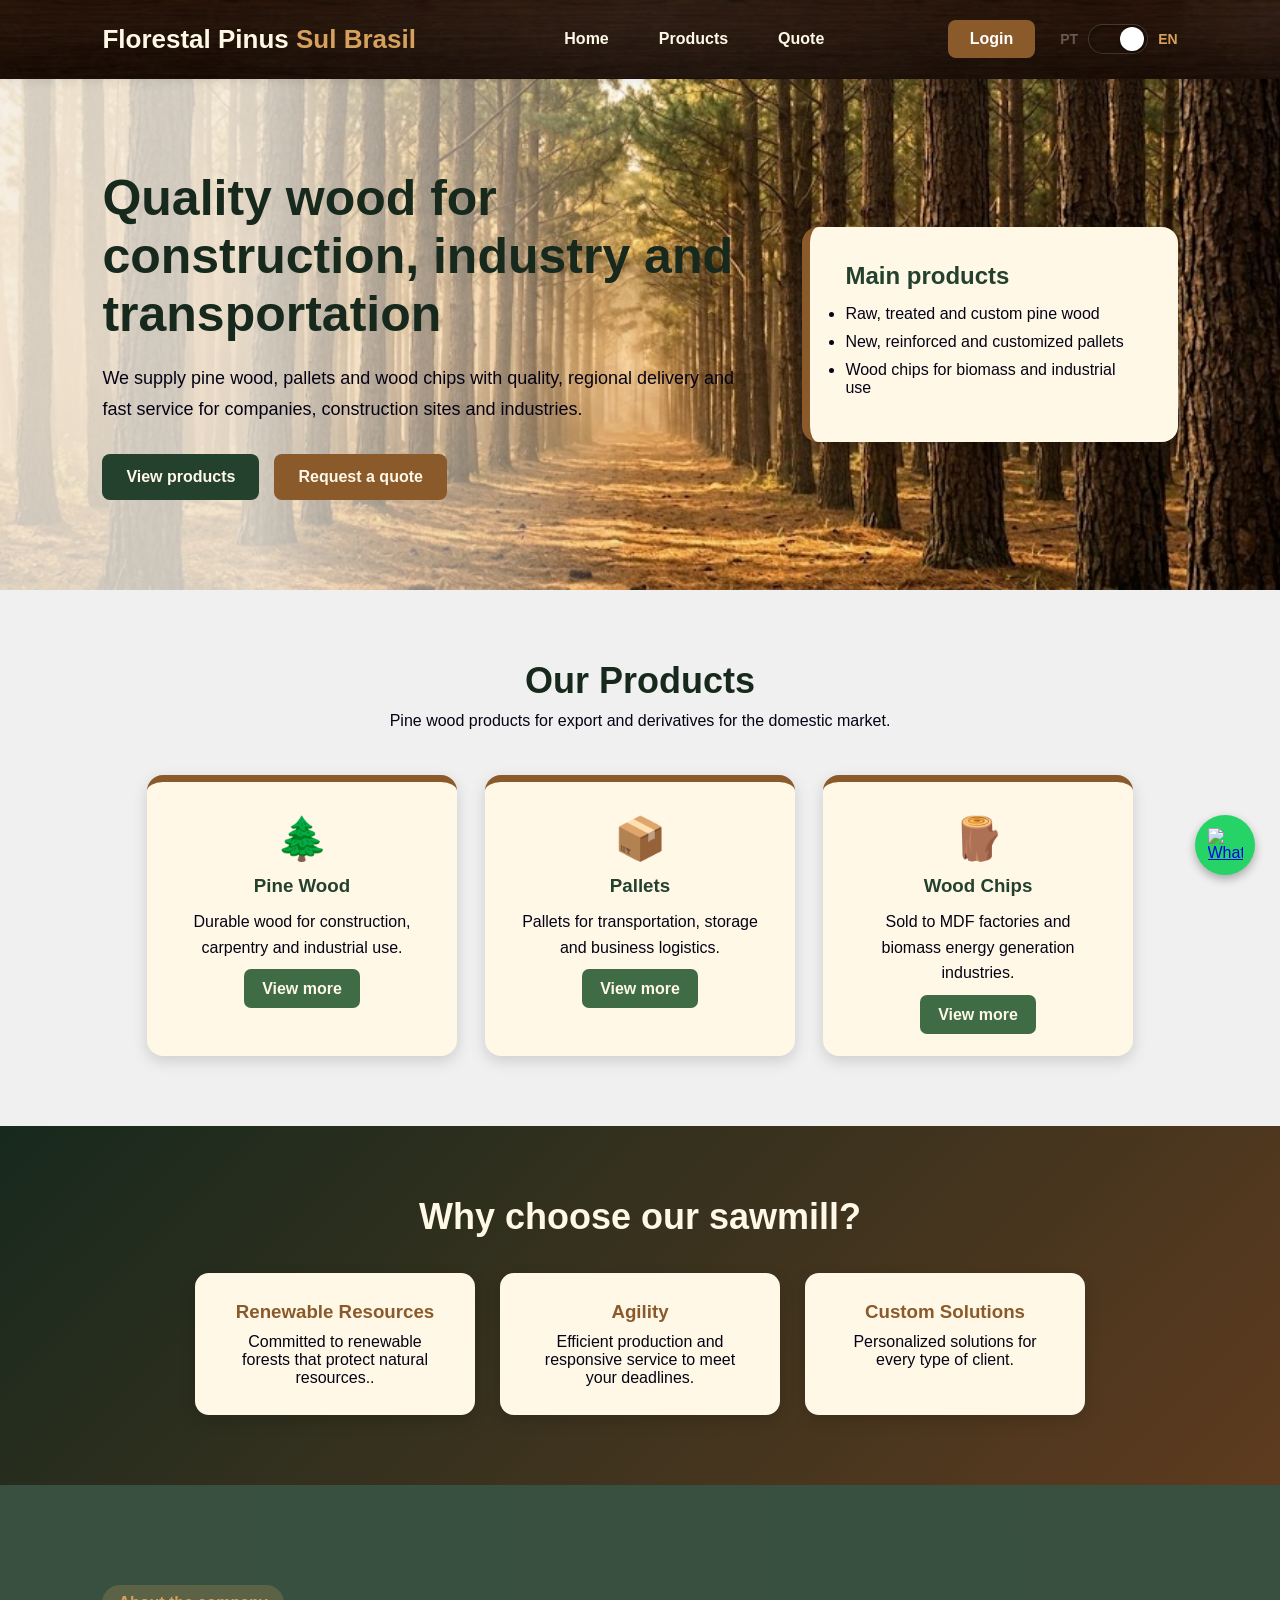
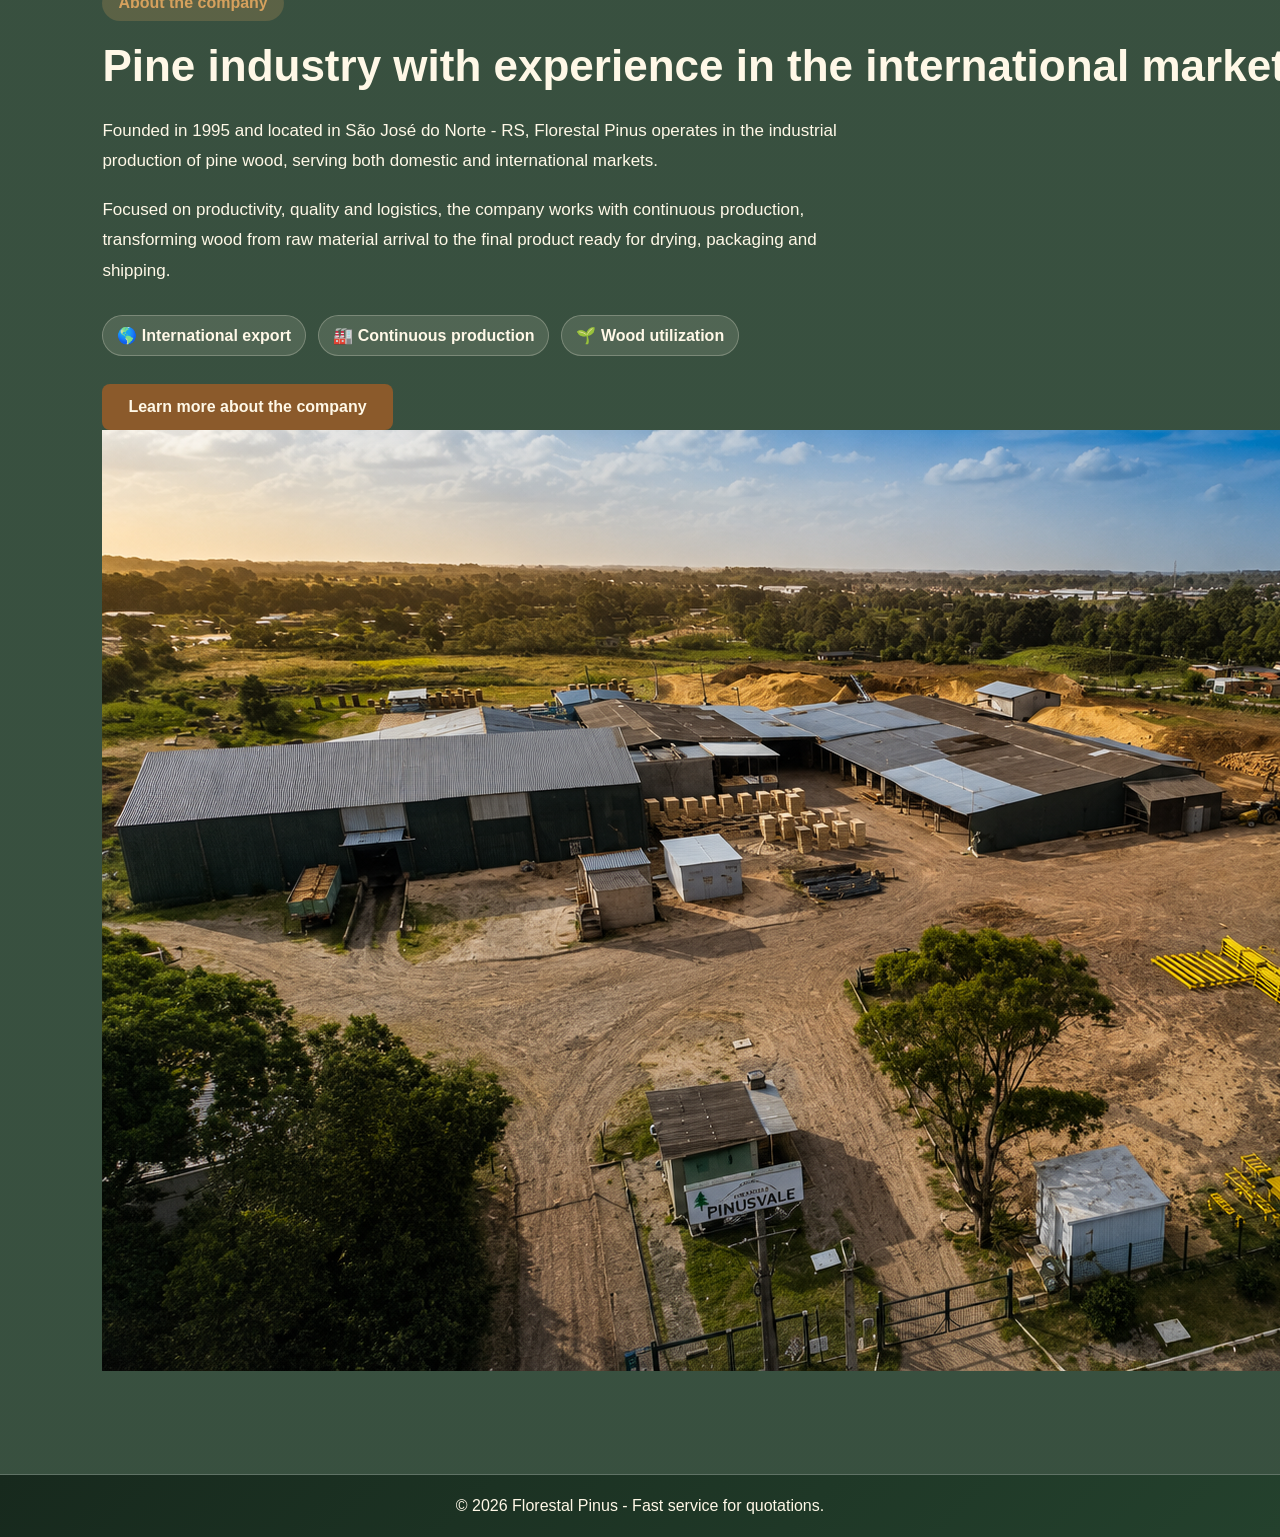
==== index.html @ 3aceaf7b "Adcionando nome completo ao site" ====
<!DOCTYPE html>
<html lang="en">
<head>
  <meta charset="UTF-8">
  <meta name="viewport" content="width=device-width, initial-scale=1.0">
  <title data-i18n="meta.titulo">Florestal Pinus</title>
  <link rel="icon" type="image/png" href="logo-florestal.png">
  <link rel="stylesheet" href="style.css">
</head>
<body>

<header>
  <div class="logo">Florestal Pinus <span>Sul Brasil</span></div>
  <nav>
    <a href="index.html" data-i18n="nav.inicio">Home</a>
    <a href="produtos.html" data-i18n="nav.produtos">Products</a>
    <a href="orcamento.html" data-i18n="nav.orcamento">Quote</a>
  </nav>

    <div class="header-actions">
      <a href="login.html" class="login-topo" data-i18n="nav.login">
        Conecte-se
      </a>

      <div class="toggle-container">
        <span class="toggle-label pt-label ativo">PT</span>
        
        <label class="switch">
          <input type="checkbox" id="lang-checkbox" onchange="alternarSwitch(this)">
          <div class="slider">
            <div class="knob"></div>
          </div>
        </label>
        
        <span class="toggle-label en-label">EN</span>
      </div>
    </div>

</header>

<main>

  <section class="hero">
    <div class="hero-texto">
      <h1 data-i18n="hero.titulo">
        Quality wood for construction, industry and transportation
      </h1>
      <p data-i18n="hero.descricao">
        We supply pine wood, pallets and wood chips with quality, regional delivery
        and fast service for companies, construction sites and industries.
      </p>
      <div class="botoes">
        <a href="produtos.html" class="btn btn-verde" data-i18n="hero.botaoProdutos">
          View products
        </a>
        <a href="orcamento.html" class="btn btn-marrom" data-i18n="hero.botaoOrcamento">
          Request a quote
        </a>
      </div>
    </div>
    <div class="hero-card">
      <h2 data-i18n="heroCard.titulo">
        Main products
      </h2>
      <ul>
        <li data-i18n="heroCard.item1">
          Raw, treated and custom pine wood
        </li>

        <li data-i18n="heroCard.item2">
          New, reinforced and customized pallets
        </li>

        <li data-i18n="heroCard.item3">
          Wood chips for biomass and industrial use
        </li>
      </ul>
    </div>
  </section>
  <section>
    <h2 class="titulo" data-i18n="produtos.titulo">
      Our Products
    </h2>

    <p class="subtitulo" data-i18n="produtos.subtitulo">
      Wood solutions for different needs
    </p>

    <div class="cards">
      <div class="card">
        <div class="icone">🌲</div>
        <h3 data-i18n="produtos.pinus.titulo">
          Pine Wood
        </h3>
        <p data-i18n="produtos.pinus.descricao">
          Durable wood for construction, carpentry and industrial use.
        </p>
        <a href="produtos.html" data-i18n="produtos.verMais">
          View more
        </a>
      </div>
      <div class="card">
        <div class="icone">📦</div>
        <h3 data-i18n="produtos.pallets.titulo">
          Pallets
        </h3>
        <p data-i18n="produtos.pallets.descricao">
          Pallets for transportation, storage and business logistics.
        </p>
        <a href="produtos.html" data-i18n="produtos.verMais">
          View more
        </a>
      </div>
      <div class="card">
        <div class="icone">🪵</div>
        <h3 data-i18n="produtos.cavaco.titulo">
          Wood Chips
        </h3>
        <p data-i18n="produtos.cavaco.descricao">
          Wood chips for biomass, farms, boilers and industries.
        </p>
        <a href="produtos.html" data-i18n="produtos.verMais">
          View more
        </a>
      </div>
    </div>
  </section>
  <section class="vantagens">
    <h2 class="titulo" data-i18n="vantagens.titulo">
      Why choose our sawmill?
    </h2>
    <div class="vantagens-container">
      <div class="vantagem">
        <h3 data-i18n="vantagens.qualidade.titulo">
          Quality
        </h3>
        <p data-i18n="vantagens.qualidade.descricao">
          Carefully selected and prepared products.
        </p>
      </div>
      <div class="vantagem">
        <h3 data-i18n="vantagens.agilidade.titulo">
          Agility
        </h3>
        <p data-i18n="vantagens.agilidade.descricao">
          Fast service for orders and quotations.
        </p>
      </div>
      <div class="vantagem">
        <h3 data-i18n="vantagens.personalizado.titulo">
          Custom Solutions
        </h3>
        <p data-i18n="vantagens.personalizado.descricao">
          Personalized solutions for every type of client.
        </p>
      </div>
    </div>
  </section>
  <section class="sobre-home reveal">
    <div class="sobre-home-conteudo">
      <div class="sobre-home-texto">
        <span class="sobre-tag" data-i18n="sobre.tag">
          About the company
        </span>

        <h2 data-i18n="sobre.titulo">
          Pine industry with experience in the international market
        </h2>

        <p data-i18n="sobre.descricao1">
          Founded in 1995 and located in São José do Norte - RS, Serraria PinusVale
          operates in the industrial production of pine wood, serving both domestic
          and international markets.
        </p>

        <p data-i18n="sobre.descricao2">
          Focused on productivity, quality and logistics, the company works with
          continuous production, transforming wood from raw material arrival
          to the final product ready for drying, packaging and shipping.
        </p>

        <div class="sobre-destaques">

          <span data-i18n="sobre.destaque1">
            🌎 International export
          </span>

          <span data-i18n="sobre.destaque2">
            🏭 Continuous production
          </span>

          <span data-i18n="sobre.destaque3">
            🌱 Wood utilization
          </span>

        </div>

        <a href="sobre.html" class="btn-sobre" data-i18n="sobre.botao">
          Learn more about the company
        </a>

      <div class="about-home-image">
        <img src="img/industria-aerea.jpg" alt="Florestal Pinus industrial facility"></div>

     


      </div>

      <div class="sobre-home-card">

        <h3 data-i18n="numeros.titulo">
          Florestal Pinus in numbers
        </h3>

        <div class="numero-linha">
          <strong>1995</strong>

          <p data-i18n="numeros.fundacao">
            foundation year
          </p>
        </div>

        <div class="numero-linha">
          <strong>60+</strong>

          <p data-i18n="numeros.containers">
            containers produced per month
          </p>
        </div>

        <div class="numero-linha">
          <strong>3</strong>

          <p data-i18n="numeros.mercados">
            main international markets
          </p>
        </div>

        <div class="numero-linha">
          <strong>60-120</strong>

          <p data-i18n="numeros.pedidos">
            days for order scheduling
          </p>
        </div>

      </div>

    </div>

  </section>

</main>

<footer>
  <p data-i18n="footer.texto">
    &copy; 2026 Florestal Pinus - Quality wood from cutting to transportation.
  </p>
</footer>

<a href="https://wa.me/SEUNUMERO" target="_blank" class="whatsapp-btn">
  <img src="https://upload.wikimedia.org/wikipedia/commons/6/6b/WhatsApp.svg" alt="WhatsApp">
</a>

<script src="script.js"></script>
</body>
</html>
---- style.css ----
:root {
  --verde: #24412D;
  --verde-claro: #3F6B45;
  --verde-profundo: #17291D;

  --marrom: #8B5A2B;
  --marrom-escuro: #5E3B1F;
  --dourado-madeira: #D6A15D;

  --bege: #F4E8D0;
  --creme: #FFF8E7;
  --areia: #E6D3B3;
  --cinza-claro: #F0F0F0;

  --texto: #050315;
  --sombra: rgba(0, 0, 0, 0.15);
}

* {
  margin: 0;
  padding: 0;
  box-sizing: border-box;
}

body {
  font-family: Arial, Helvetica, sans-serif;
  background-color: var(--cinza-claro);
  color: var(--texto);
}

header {
  background: 
    radial-gradient(circle at 50% -20%, rgba(255,255,255,0.05) 0%, transparent 70%),
    linear-gradient(rgba(0, 0, 0, 0.3), rgba(0, 0, 0, 0.45)),
    url('img/madeira.png'); 
  
  background-size: cover;
  background-position: center;
  background-repeat: no-repeat;

  padding: 20px 8%;
  display: flex;
  justify-content: space-between;
  align-items: center;
  position: relative;
  
  border-bottom: 1px solid #1a0f0a;
  box-shadow: 0 2px 10px rgba(0, 0, 0, 0.1);
}

header nav {
  display: flex;
  align-items: center;
  gap: 25px; 
}


header nav a {
  color: var(--creme);
  text-decoration: none;
  font-weight: bold;
  display: inline-block;
  line-height: 1;
  transition: color 0.2s;
}

header nav a:hover {
  color: var(--dourado-madeira);
}

.header-actions {
  display: flex;
  align-items: center;
  gap: 25px; 
}

.toggle-container {
  display: flex;
  align-items: center;
  gap: 10px;
  user-select: none;
}

.toggle-label {
  font-size: 14px;
  font-weight: bold;
  color: var(--creme);
  opacity: 0.3; 
  transition: opacity 0.3s ease, color 0.3s ease;
}


.toggle-label.ativo {
  opacity: 1;
  color: var(--dourado-madeira);
}

.switch {
  position: relative;
  display: inline-block;
  width: 60px;
  height: 30px;
  cursor: pointer;
}

.switch input {
  opacity: 0;
  width: 0;
  height: 0;
}

/* Corpo do slider - Estado Inicial (Bandeira do Brasil) */
.switch .slider {
  position: absolute;
  top: 0;
  left: 0;
  right: 0;
  bottom: 0;
  border-radius: 30px;
  border: 1px solid rgba(255, 255, 255, 0.15);
  box-shadow: inset 0 2px 4px rgba(0, 0, 0, 0.4);
  background: url('https://cdnjs.cloudflare.com/ajax/libs/flag-icon-css/3.5.0/flags/4x3/br.svg');
  background-size: cover;
  background-position: center;
  background-repeat: no-repeat;
  transition: background 0.30s ease;
}

.switch input:checked + .slider {
  background:url('https://cdnjs.cloudflare.com/ajax/libs/flag-icon-css/3.5.0/flags/4x3/us.svg');
}

.switch .knob {
  position: absolute;
  content: "";
  height: 24px;
  width: 24px;
  left: 3px;
  bottom: 2px;
  background-color: #ffffff;
  border-radius: 50%;
  box-shadow: 0 2px 4px rgba(0, 0, 0, 0.4);
  transition: transform 0.3s cubic-bezier(0.25, 1, 0.5, 1);
}

.switch input:checked + .slider .knob {
  transform: translateX(28px);
}

.login-topo {
  position: static !important; 
  background-color: #8B5A2B;
  color: #fff !important; 
  padding: 10px 22px;
  border-radius: 8px;
  font-weight: bold;
  text-decoration: none;
  transition: 0.2s;
  display: inline-block;
  white-space: nowrap; 
}

.login-topo:hover {
  background-color: #D6A15D;
  color: #1F3A27 !important;
  transform: scale(1.05);
}

.language-swap {
  display: flex;
  gap: 6px;
  background-color: rgba(255, 248, 231, 0.1);
  padding: 6px 10px;
  border-radius: 20px;
  border: 1px solid rgba(255, 248, 231, 0.2);
}

.lang-btn {
  background: none;
  border: none;
  font-size: 18px;
  cursor: pointer;
  transition: transform 0.2s;
  padding: 0;
  line-height: 1;
}

.lang-btn:hover {
  transform: scale(1.2);
}

.lang-btn.inativo {
  opacity: 0.4;
  filter: grayscale(60%);
}

@media (max-width: 768px) {
  .header-actions {
    position: static;
    margin-top: 15px;
    justify-content: center;
    width: 100%;
  }
}

.logo {
  color: var(--creme);
  font-size: 26px;
  font-weight: bold;
}

.logo span {
  color: var(--dourado-madeira);
}

nav a {
  color: var(--creme);
  text-decoration: none;
  margin-left: 25px;
  font-weight: bold;
}

nav a:hover {
  color: var(--dourado-madeira);
}

.hero {
  padding: 90px 8%;
  display: flex;
  justify-content: space-between;
  align-items: center;
  gap: 50px;
  background-image: linear-gradient(to right, rgba(243, 237, 226, 0.829) 20%, rgba(243, 237, 226, 0.4) 40%, rgba(243, 237, 226, 0) 50%), url('img/floresta.jfif');
  background-repeat: no-repeat;
  background-size: cover;
  background-position: center;
}

.hero-texto {
  max-width: 650px;
}

.hero-texto h1 {
  font-size: 50px;
  color: var(--verde-profundo);
  margin-bottom: 20px;
}

.hero-texto p {
  font-size: 18px;
  line-height: 1.7;
  margin-bottom: 30px;
}

.botoes {
  display: flex;
  gap: 15px;
}

.btn {
  padding: 14px 24px;
  border-radius: 8px;
  text-decoration: none;
  font-weight: bold;
  display: inline-block;
  transition: 0.2s;
}

.btn-verde {
  background-color: var(--verde);
  color: var(--creme);
}

.btn-marrom {
  background-color: var(--marrom);
  color: var(--creme);
}

.btn:hover {
  transform: scale(1.05);
  opacity: 0.9;
}

.hero-card {
  background-color: var(--creme);
  padding: 35px;
  border-radius: 16px;
  border-left: 8px solid var(--marrom);
  box-shadow: 0 6px 18px var(--sombra);
  max-width: 390px;
}

.hero-card h2 {
  color: var(--verde);
  margin-bottom: 15px;
}

.hero-card li {
  margin-bottom: 10px;
}

section {
  padding: 70px 8%;
}

section:nth-child(even) {
  background-color: var(--cinza-claro);
}

section:nth-child(odd) {
  background-color: var(--creme);
}

.titulo {
  text-align: center;
  font-size: 36px;
  color: var(--verde-profundo);
  margin-bottom: 10px;
}

.subtitulo {
  text-align: center;
  margin-bottom: 45px;
}

.cards {
  display: flex;
  justify-content: center;
  gap: 28px;
  flex-wrap: wrap;
}

.card {
  background-color: var(--creme);
  width: 310px;
  padding: 32px;
  text-align: center;
  border-radius: 16px;
  border-top: 7px solid var(--marrom);
  box-shadow: 0 5px 15px var(--sombra);
  transition: 0.2s;
}

.card:hover {
  transform: translateY(-6px);
}

.card img {
  width: 100%;
  height: 170px;
  object-fit: cover;
  border-radius: 12px;
  margin-bottom: 18px;
}

.card .icone {
  font-size: 42px;
  margin-bottom: 12px;
}

.card h3 {
  color: var(--verde);
  margin-bottom: 12px;
}

.card p {
  line-height: 1.6;
  margin-bottom: 20px;
}

.card a,
.card button {
  background-color: var(--verde-claro);
  color: var(--creme);
  border: none;
  padding: 11px 18px;
  border-radius: 7px;
  text-decoration: none;
  font-weight: bold;
  cursor: pointer;
}

.card a:hover,
.card button:hover {
  background-color: var(--marrom);
}

.vantagens {
  background: linear-gradient(135deg, var(--verde-profundo), var(--marrom-escuro));
}

.vantagens .titulo {
  color: var(--creme);
}

.vantagens-container {
  display: flex;
  gap: 25px;
  justify-content: center;
  flex-wrap: wrap;
  margin-top: 35px;
}

.vantagem {
  background-color: var(--creme);
  width: 280px;
  padding: 28px;
  border-radius: 14px;
  text-align: center;
  box-shadow: 0 5px 15px var(--sombra);
}

.vantagem h3 {
  color: var(--marrom);
  margin-bottom: 10px;
}

.formulario {
  max-width: 700px;
  margin: auto;
  background-color: var(--creme);
  padding: 35px;
  border-radius: 16px;
  box-shadow: 0 5px 15px var(--sombra);
}

.formulario label {
  font-weight: bold;
  color: var(--verde);
}

.formulario input,
.formulario select,
.formulario textarea {
  width: 100%;
  padding: 13px;
  margin: 8px 0 18px;
  border: 1px solid #c9b99e;
  border-radius: 8px;
  background-color: var(--cinza-claro);
  color: var(--texto);
}

.formulario input:focus,
.formulario select:focus,
.formulario textarea:focus {
  outline: 2px solid var(--verde-claro);
}

.formulario button {
  width: 100%;
  padding: 15px;
  background-color: var(--verde);
  color: var(--creme);
  border: none;
  border-radius: 8px;
  font-size: 16px;
  font-weight: bold;
  cursor: pointer;
}

.formulario button:hover {
  background-color: var(--marrom);
}

.carrinho-section {
  min-height: 75vh;
}

.carrinho-container {
  display: grid;
  grid-template-columns: 2fr 1fr;
  gap: 30px;
  margin-top: 40px;
}

.lista-carrinho {
  display: flex;
  flex-direction: column;
  gap: 20px;
}

.item-carrinho {
  background-color: var(--creme);
  display: flex;
  align-items: center;
  gap: 20px;
  padding: 20px;
  border-radius: 14px;
  box-shadow: 0 5px 15px rgba(0,0,0,0.12);
}

.item-carrinho img {
  width: 150px;
  height: 110px;
  object-fit: cover;
  border-radius: 10px;
}

.info-item {
  flex: 1;
  text-align: left;
}

.info-item h3 {
  color: var(--verde);
  margin-bottom: 8px;
}

.info-item p {
  margin-bottom: 12px;
}

.info-item input {
  width: 80px;
  padding: 8px;
  border: 1px solid #c9b99e;
  border-radius: 6px;
}

.btn-remover {
  background-color: #8B2E2E;
  color: white;
  border: none;
  padding: 10px 14px;
  border-radius: 7px;
  cursor: pointer;
  font-weight: bold;
}

.resumo-carrinho {
  background-color: var(--creme);
  padding: 25px;
  border-radius: 14px;
  box-shadow: 0 5px 15px rgba(0,0,0,0.12);
  height: fit-content;
  text-align: left;
}

.resumo-carrinho h2 {
  color: var(--verde);
  margin-bottom: 18px;
}

.resumo-carrinho p {
  margin-bottom: 12px;
}

.btn-finalizar,
.btn-continuar {
  display: block;
  text-align: center;
  text-decoration: none;
  padding: 13px;
  border-radius: 8px;
  font-weight: bold;
  margin-top: 15px;
}

.btn-finalizar {
  background-color: var(--verde);
  color: white;
}

.btn-continuar {
  background-color: var(--marrom);
  color: white;
}

@media (max-width: 768px) {
  .carrinho-container {
    grid-template-columns: 1fr;
  }

  .item-carrinho {
    flex-direction: column;
    text-align: center;
  }

  .info-item {
    text-align: center;
  }

  .item-carrinho img {
    width: 100%;
    height: 180px;
  }
}

footer {
  background: linear-gradient(135deg, var(--verde-profundo), var(--verde));
  color: var(--creme);
  text-align: center;
  padding: 22px;
}

@media (max-width: 768px) {
  header {
    flex-direction: column;
    gap: 18px;
  }

  nav {
    text-align: center;
  }

  nav a {
    display: inline-block;
    margin: 8px;
  }

  .hero {
    flex-direction: column;
    text-align: center;
    padding: 55px 6%;
  }

  .hero-texto h1 {
    font-size: 34px;
  }

  .botoes {
    flex-direction: column;
  }

  .hero-card {
    width: 100%;
  }

  section {
    padding: 55px 6%;
  }
}
.login-topo {
  position: absolute;
  right: 40px;
  top: 20px;

  background-color: #8B5A2B;
  color: #fff;

  padding: 10px 22px;
  border-radius: 8px;

  font-weight: bold;
  text-decoration: none;

  transition: 0.2s;
}

.login-topo:hover {
  background-color: #D6A15D;
  color: #1F3A27;
  transform: scale(1.05);
}

.pagina-hero {
  min-height: 430px;
  display: flex;
  align-items: center;
  padding: 90px 8%;
  color: white;
}

.sobre-hero {
  background:
    linear-gradient(rgba(20, 35, 24, 0.72), rgba(20, 35, 24, 0.72)),
    url("img/floresta.jpg");
  background-size: cover;
  background-position: center;
}

.internacional-hero {
  background:
    linear-gradient(rgba(10, 20, 15, 0.72), rgba(10, 20, 15, 0.72)),
    url("img/container.jpg");
  background-size: cover;
  background-position: center;
}

.pagina-hero-conteudo {
  max-width: 760px;
}

.pagina-hero h1 {
  font-size: 54px;
  line-height: 1.1;
  margin: 18px 0;
}

.pagina-hero p {
  font-size: 20px;
  line-height: 1.6;
}

.etiqueta {
  display: inline-block;
  background-color: rgba(214, 161, 93, 0.22);
  color: #FFDCA5;
  padding: 9px 16px;
  border-radius: 999px;
  font-weight: bold;
}

.etiqueta.escura {
  background-color: rgba(139, 90, 43, 0.14);
  color: #8B5A2B;
}

.secao-dupla {
  padding: 85px 8%;
  display: grid;
  grid-template-columns: 1.2fr 0.8fr;
  gap: 55px;
  align-items: center;
  background-color: #F8EEDB;
}

.secao-dupla h2 {
  font-size: 42px;
  color: #1F3A27;
  margin: 18px 0;
}

.secao-dupla p {
  line-height: 1.8;
  margin-bottom: 16px;
}

.texto-en {
  color: #5E3B1F;
  font-weight: bold;
}

.painel-destaque {
  background-color: #FFF8E7;
  border-radius: 18px;
  padding: 32px;
  box-shadow: 0 8px 25px rgba(0,0,0,0.12);
  border-left: 7px solid #8B5A2B;
}

.painel-destaque.escuro {
  background: linear-gradient(135deg, #1F3A27, #2F4F2F);
  color: white;
}

.painel-destaque h3 {
  margin-bottom: 22px;
  color: #8B5A2B;
}

.painel-destaque.escuro h3 {
  color: #D6A15D;
}

.info-linha {
  display: flex;
  justify-content: space-between;
  border-bottom: 1px solid rgba(139, 90, 43, 0.25);
  padding: 13px 0;
  gap: 20px;
}

.info-linha strong {
  color: #8B5A2B;
}

.painel-destaque.escuro .info-linha strong {
  color: #D6A15D;
}

.cards-premium,
.export-numeros {
  padding: 75px 8%;
  display: grid;
  grid-template-columns: repeat(3, 1fr);
  gap: 28px;
  background: linear-gradient(135deg, #1F3A27, #2F4F2F);
}

.premium-card,
.export-numeros div {
  background-color: #FFF8E7;
  padding: 32px;
  border-radius: 18px;
  box-shadow: 0 8px 22px rgba(0,0,0,0.14);
}

.premium-card h3 {
  color: #1F3A27;
  margin-bottom: 14px;
}

.export-numeros {
  grid-template-columns: repeat(4, 1fr);
  text-align: center;
}

.export-numeros h2 {
  font-size: 48px;
  color: #8B5A2B;
}

.export-numeros p {
  color: #1F3A27;
  font-weight: bold;
}

.linha-industrial,
.logistica,
.produto-internacional {
  padding: 85px 8%;
  background-color: #E6D3B3;
  text-align: center;
}

.linha-industrial h2,
.logistica h2,
.produto-internacional h2 {
  font-size: 40px;
  color: #1F3A27;
  margin-bottom: 25px;
}

.timeline {
  display: grid;
  grid-template-columns: repeat(6, 1fr);
  gap: 18px;
  margin-top: 35px;
}

.timeline div,
.logistica-grid div,
.medidas div {
  background-color: #FFF8E7;
  border-radius: 16px;
  padding: 25px;
  box-shadow: 0 5px 16px rgba(0,0,0,0.12);
}

.timeline span {
  display: block;
  color: #8B5A2B;
  font-size: 28px;
  font-weight: bold;
  margin-bottom: 10px;
}

.logistica p {
  max-width: 760px;
  margin: 0 auto 35px;
  line-height: 1.8;
}

.logistica-grid {
  display: grid;
  grid-template-columns: repeat(6, 1fr);
  gap: 18px;
}

.logistica-grid div {
  font-size: 34px;
}

.logistica-grid span {
  display: block;
  font-size: 15px;
  margin-top: 12px;
  font-weight: bold;
  color: #1F3A27;
}

.produto-internacional {
  display: grid;
  grid-template-columns: 1fr 1fr;
  gap: 45px;
  align-items: center;
  text-align: left;
}

.produto-internacional p {
  line-height: 1.8;
}

.medidas {
  display: grid;
  grid-template-columns: repeat(3, 1fr);
  gap: 18px;
  text-align: center;
}

.medidas strong {
  display: block;
  font-size: 34px;
  color: #8B5A2B;
}

.medidas span {
  color: #1F3A27;
  font-weight: bold;
}

@media (max-width: 900px) {
  .secao-dupla,
  .produto-internacional {
    grid-template-columns: 1fr;
  }

  .cards-premium,
  .export-numeros,
  .timeline,
  .logistica-grid,
  .medidas {
    grid-template-columns: 1fr;
  }

  .pagina-hero h1 {
    font-size: 38px;
  }
}

.reveal {
  opacity: 0;
  transform: translateY(45px);
  transition: 0.7s ease;
}

.reveal.ativo {
  opacity: 1;
  transform: translateY(0);
}

.card-hover {
  transition: 0.25s ease;
  transform-style: preserve-3d;
}

.card-hover:hover {
  box-shadow: 0 14px 30px rgba(0,0,0,0.22);
}

.pagina-global-hero {
  min-height: 460px;
  padding: 90px 8%;
  display: flex;
  align-items: center;
  background:
    linear-gradient(rgba(20,35,24,0.72), rgba(20,35,24,0.72)),
    url("img/container.jpg");
  background-size: cover;
  background-position: center;
  color: white;
}

.pagina-global-hero h1 {
  font-size: 56px;
  max-width: 800px;
  line-height: 1.1;
  margin-bottom: 20px;
}

.pagina-global-hero p {
  font-size: 20px;
  max-width: 700px;
  line-height: 1.6;
}

.tag-global {
  background-color: rgba(214,161,93,0.22);
  color: #FFDCA5;
  padding: 9px 16px;
  border-radius: 999px;
  font-weight: bold;
  display: inline-block;
  margin-bottom: 18px;
}

.grid-global {
  padding: 80px 8%;
  display: grid;
  grid-template-columns: repeat(3, 1fr);
  gap: 28px;
  background-color: #F0F0F0;
}

.global-card {
  background-color: #FFF8E7;
  padding: 32px;
  border-radius: 18px;
  border-top: 7px solid #8B5A2B;
  box-shadow: 0 8px 22px rgba(0,0,0,0.12);
}

.global-card h3 {
  color: #1F3A27;
  margin-bottom: 12px;
}

.secao-premium {
  padding: 85px 8%;
  background: linear-gradient(135deg, #1F3A27, #2F4F2F);
  color: white;
}

.secao-premium h2 {
  font-size: 42px;
  margin-bottom: 30px;
  color: #FFF8E7;
}

.timeline-global {
  display: grid;
  grid-template-columns: repeat(6, 1fr);
  gap: 18px;
}

.timeline-global div {
  background-color: #FFF8E7;
  color: #1F3A27;
  padding: 24px;
  border-radius: 16px;
  text-align: center;
  font-weight: bold;
}

.produtos-tabs {
  padding: 80px 8%;
  background-color: #F8EEDB;
}

.produtos-grid {
  display: grid;
  grid-template-columns: repeat(3, 1fr);
  gap: 28px;
  margin-top: 35px;
}

.produto-novo {
  background-color: #FFF8E7;
  border-radius: 18px;
  padding: 30px;
  box-shadow: 0 8px 22px rgba(0,0,0,0.12);
  border-left: 7px solid #8B5A2B;
}

.produto-novo h3 {
  color: #1F3A27;
  margin-bottom: 12px;
}

.produto-novo ul {
  margin: 15px 0;
  padding-left: 20px;
  line-height: 1.8;
}

.badge {
  display: inline-block;
  background-color: #1F3A27;
  color: white;
  padding: 7px 12px;
  border-radius: 999px;
  font-size: 13px;
  margin-bottom: 12px;
}

@media (max-width: 900px) {
  .grid-global,
  .produtos-grid,
  .timeline-global {
    grid-template-columns: 1fr;
  }

  .pagina-global-hero h1 {
    font-size: 38px;
  }
}
.sobre-home {
  padding: 100px 8%;
  background:
    linear-gradient(rgba(31, 58, 39, 0.88), rgba(31, 58, 39, 0.88)),
    url("img/floresta.jpg");
  background-size: cover;
  background-position: center;
}

.sobre-home-conteudo {
  display: grid;
  grid-template-columns: 1.2fr 0.8fr;
  gap: 60px;
  align-items: center;
}

.sobre-home-texto {
  color: #FFF8E7;
}

.sobre-tag {
  display: inline-block;
  background-color: rgba(214, 161, 93, 0.22);
  color: #D6A15D;
  padding: 9px 16px;
  border-radius: 999px;
  font-weight: bold;
  margin-bottom: 20px;
}

.sobre-home-texto h2 {
  font-size: 44px;
  line-height: 1.15;
  margin-bottom: 24px;
}

.sobre-home-texto p {
  font-size: 17px;
  line-height: 1.8;
  margin-bottom: 18px;
  max-width: 760px;
}

.sobre-destaques {
  display: flex;
  flex-wrap: wrap;
  gap: 12px;
  margin: 28px 0;
}

.sobre-destaques span {
  background-color: rgba(255, 248, 231, 0.12);
  border: 1px solid rgba(255, 248, 231, 0.25);
  color: #FFF8E7;
  padding: 10px 14px;
  border-radius: 999px;
  font-weight: bold;
}

.btn-sobre {
  display: inline-block;
  background-color: #8B5A2B;
  color: #FFF8E7;
  padding: 14px 26px;
  border-radius: 8px;
  text-decoration: none;
  font-weight: bold;
  transition: 0.2s;
}

.btn-sobre:hover {
  background-color: #D6A15D;
  color: #1F3A27;
  transform: translateY(-3px);
}

.sobre-home-card {
  background-color: #FFF8E7;
  padding: 34px;
  border-radius: 20px;
  box-shadow: 0 14px 35px rgba(0,0,0,0.28);
  border-left: 8px solid #8B5A2B;
}

.sobre-home-card h3 {
  color: #1F3A27;
  font-size: 26px;
  margin-bottom: 24px;
}

.numero-linha {
  padding: 18px 0;
  border-bottom: 1px solid rgba(139, 90, 43, 0.25);
}

.numero-linha:last-child {
  border-bottom: none;
}

.numero-linha strong {
  display: block;
  color: #8B5A2B;
  font-size: 38px;
  margin-bottom: 4px;
}

.numero-linha p {
  color: #1F3A27;
  font-weight: bold;
}

@media (max-width: 768px) {
  .sobre-home-conteudo {
    grid-template-columns: 1fr;
  }

  .sobre-home-texto h2 {
    font-size: 32px;
  }
}
.produtos-grid {
    display: grid;
    grid-template-columns: repeat(3, 1fr);
    gap: 28px;
    align-items: start;
}

.produto-novo {
    height: auto;
    min-height: unset;
    padding: 24px;
}

.produto-img {
    width: 100%;
    height: 275px;
    overflow: hidden;
    border-radius: 18px;
    margin-bottom: 20px;
    position: relative;
    background: #ddd;
}

.produto-img img {
    width: 100%;
    height: 100%;
    object-fit: cover;
    object-position: center center;
    transition: transform 0.7s ease;
    display: block;
}

/* Hover elegante */
.produto-novo:hover .produto-img img {
    transform: scale(1.08);
}

.whatsapp-btn {
  position: fixed;
  bottom: 25px;
  right: 25px;
  z-index: 9999;
  width: 60px;
  height: 60px;
  background-color: #25d366;
  border-radius: 50%;
  display: flex;
  align-items: center;
  justify-content: center;
  box-shadow: 0 4px 10px rgba(0,0,0,0.3);
  transition: transform 0.3s ease, background-color 0.3s;
}

.whatsapp-btn:hover {
  transform: scale(1.1);
  background-color: #128c7e;
}

.whatsapp-btn img {
  width: 35px;
  height: 35px;
}
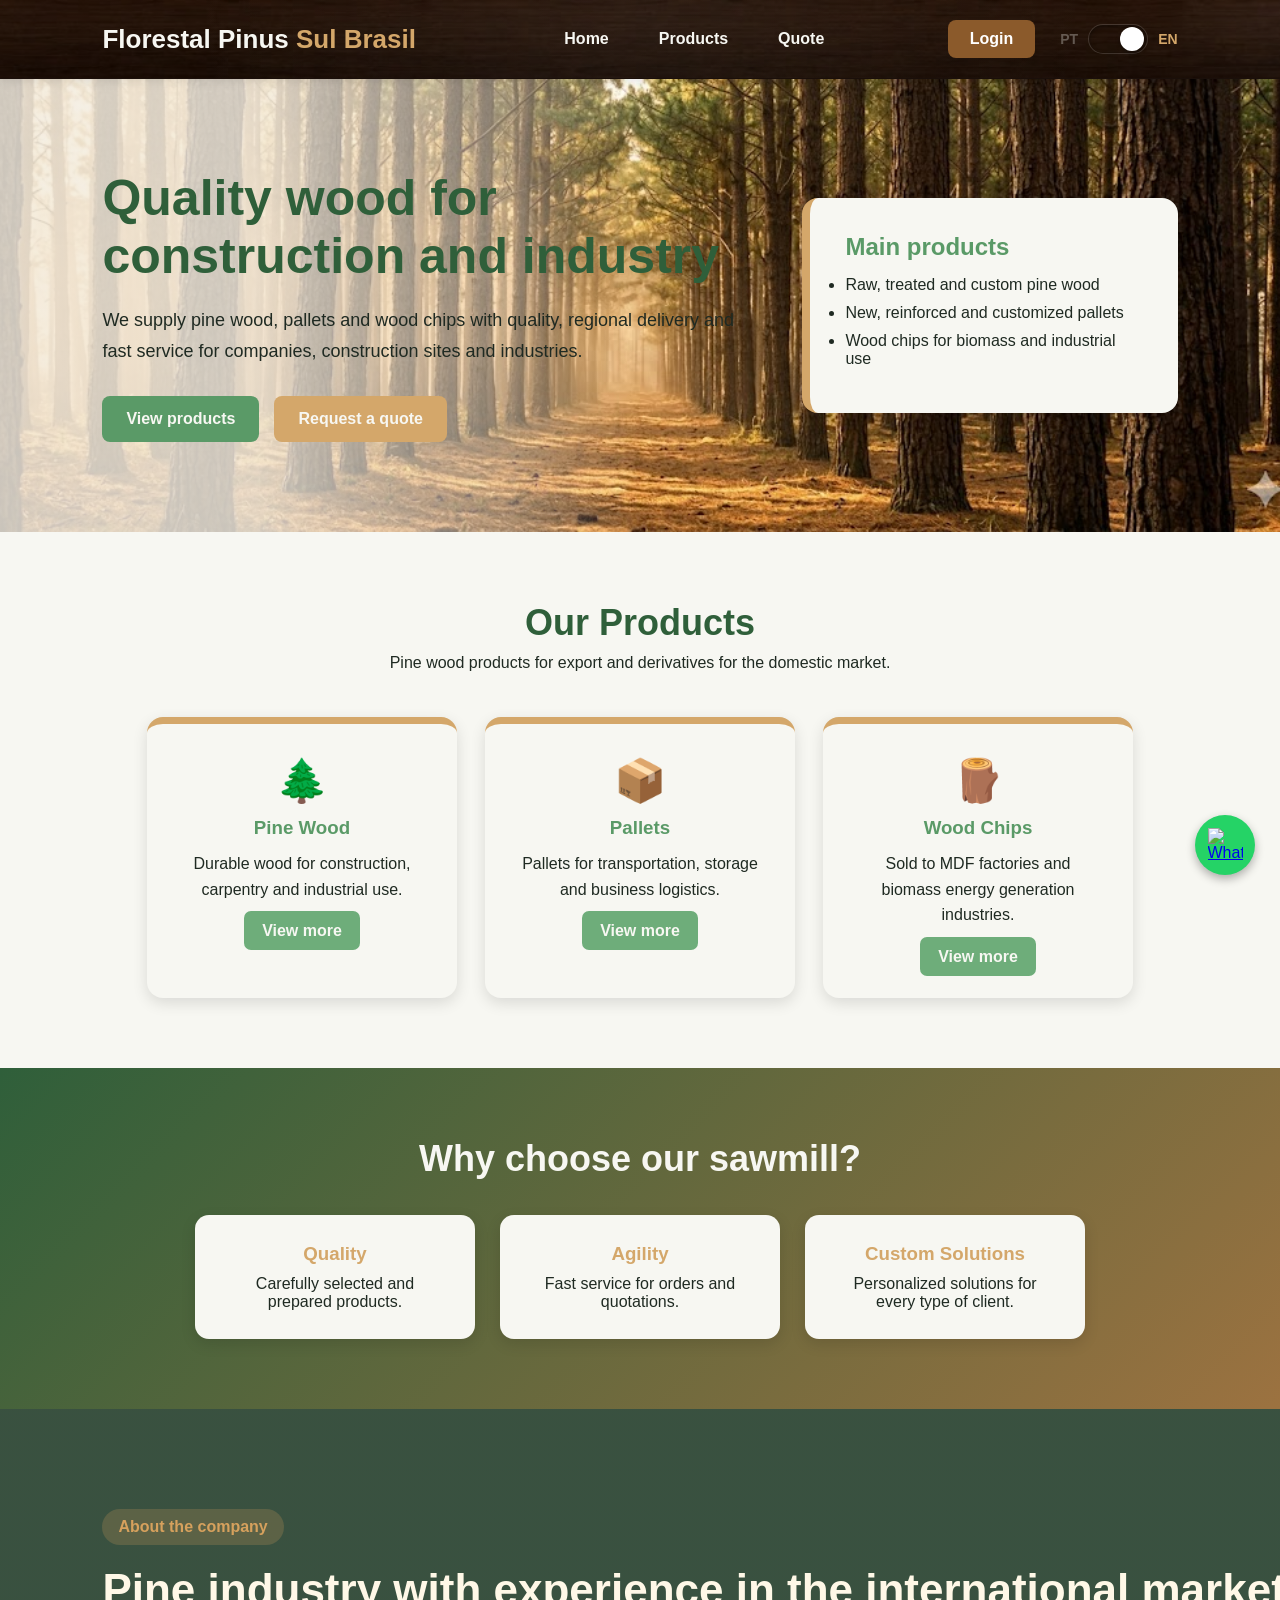
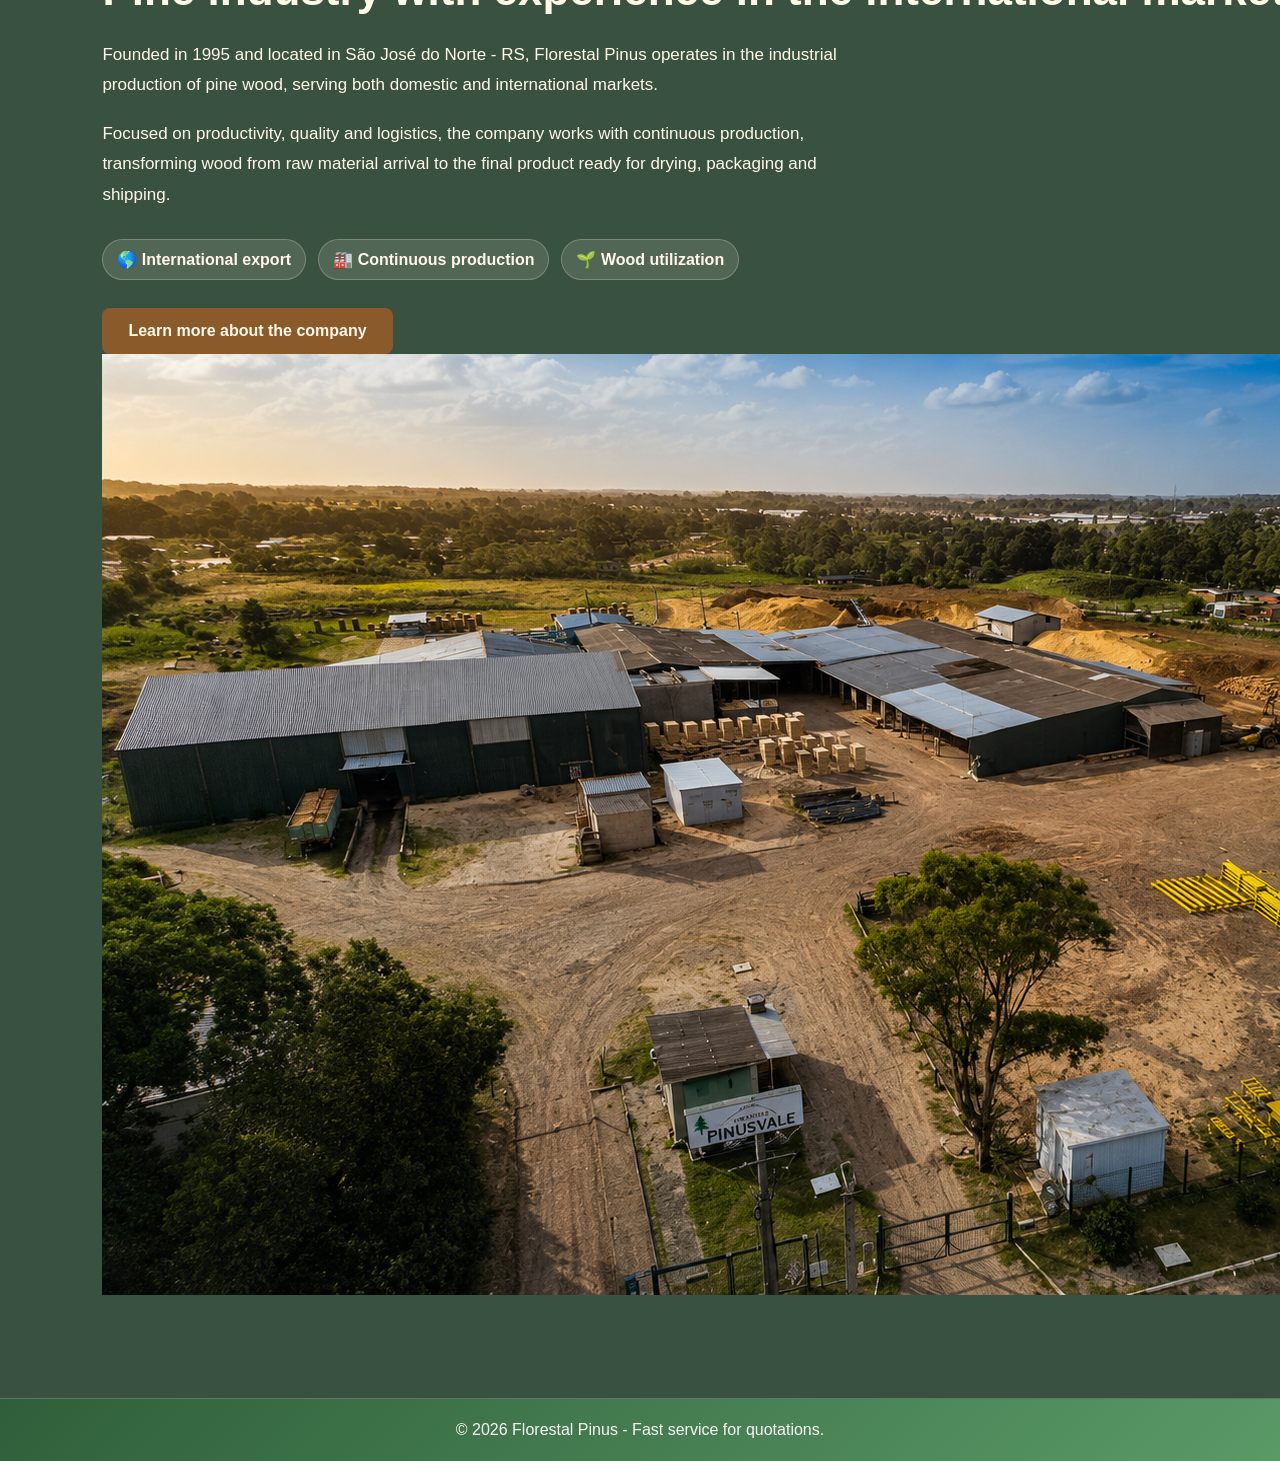
==== commit ecc27a84: "Modificação da paleta de cores e remoção do Transporte na home page" ====
--- a/index.html
+++ b/index.html
@@ -10,7 +10,9 @@
 <body>
 
 <header>
-  <div class="logo">Florestal Pinus <span>Sul Brasil</span></div>
+
+  <div class="logo-text">Florestal Pinus <span>Sul Brasil</span></div>
+  
   <nav>
     <a href="index.html" data-i18n="nav.inicio">Home</a>
     <a href="produtos.html" data-i18n="nav.produtos">Products</a>
@@ -43,7 +45,7 @@
   <section class="hero">
     <div class="hero-texto">
       <h1 data-i18n="hero.titulo">
-        Quality wood for construction, industry and transportation
+        Quality wood for construction and industry
       </h1>
       <p data-i18n="hero.descricao">
         We supply pine wood, pallets and wood chips with quality, regional delivery
--- a/style.css
+++ b/style.css
@@ -1,19 +1,19 @@
 :root {
-  --verde: #24412D;
-  --verde-claro: #3F6B45;
-  --verde-profundo: #17291D;
-
-  --marrom: #8B5A2B;
-  --marrom-escuro: #5E3B1F;
-  --dourado-madeira: #D6A15D;
-
-  --bege: #F4E8D0;
-  --creme: #FFF8E7;
-  --areia: #E6D3B3;
-  --cinza-claro: #F0F0F0;
-
-  --texto: #050315;
-  --sombra: rgba(0, 0, 0, 0.15);
+  --verde: #5A9A67;
+  --verde-claro: #6EAD7A;
+  --verde-profundo: #2F5F3A;
+
+  --marrom: #D4A76A;
+  --marrom-escuro: #9C7240;
+  --dourado-madeira: #D4A76A;
+
+  --bege: #F7F7F2;
+  --creme: #F7F7F2;
+  --areia: #E8E2D4;
+  --cinza-claro: #F7F7F2;
+
+  --texto: #1F2A22;
+  --sombra: rgba(0, 0, 0, 0.12);
 }
 
 * {
@@ -203,13 +203,13 @@
   }
 }
 
-.logo {
+.logo-text {
   color: var(--creme);
   font-size: 26px;
   font-weight: bold;
 }
 
-.logo span {
+.logo-text span {
   color: var(--dourado-madeira);
 }
 
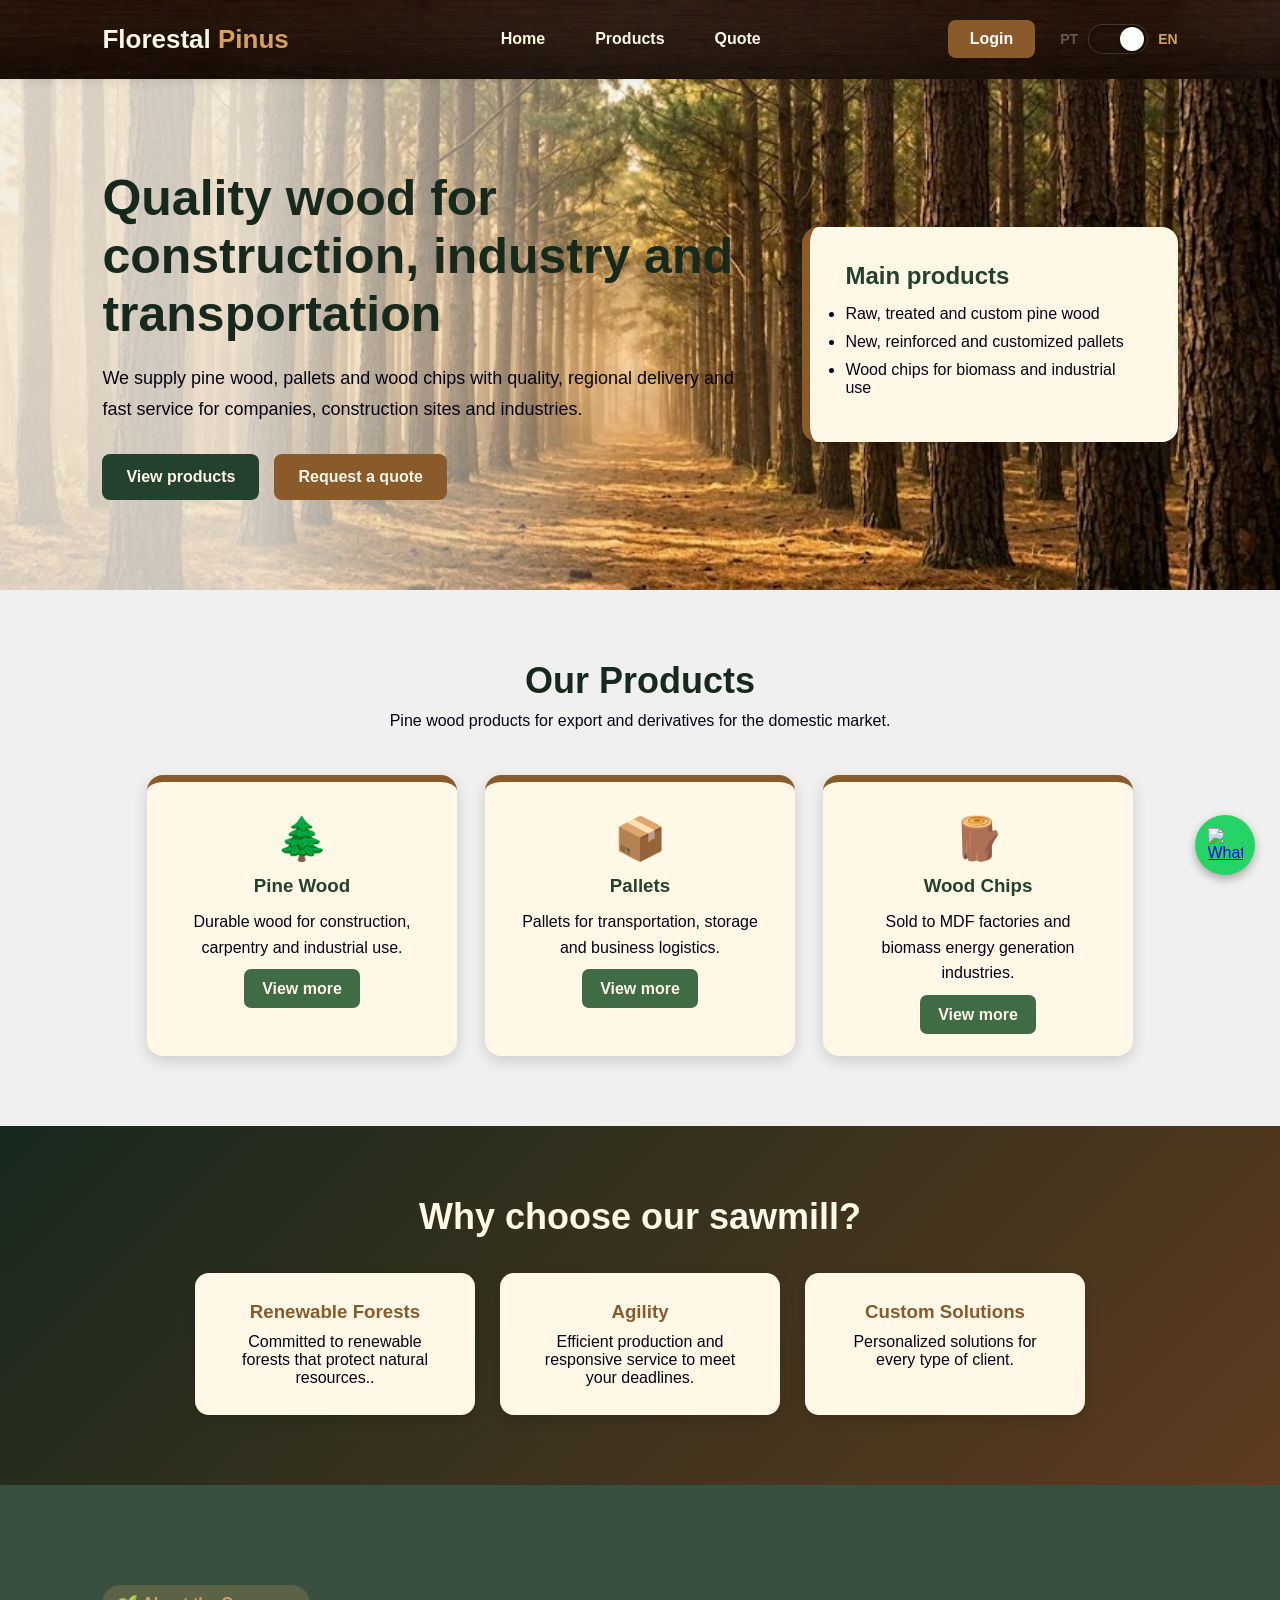
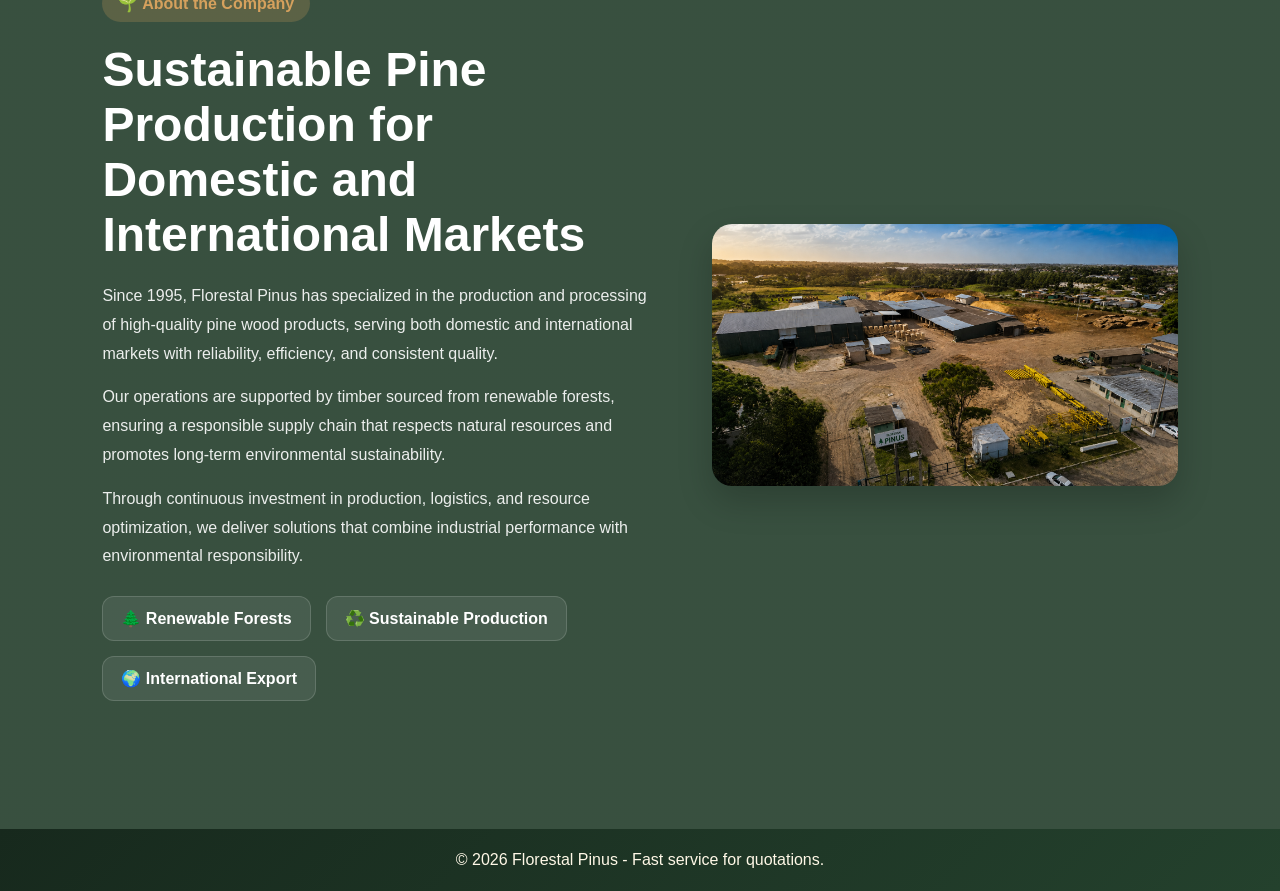
==== commit da635d85: "adicionando foco florestas" ====
--- a/index.html
+++ b/index.html
@@ -10,9 +10,7 @@
 <body>
 
 <header>
-
-  <div class="logo-text">Florestal Pinus <span>Sul Brasil</span></div>
-  
+  <div class="logo">Florestal <span>Pinus</span></div>
   <nav>
     <a href="index.html" data-i18n="nav.inicio">Home</a>
     <a href="produtos.html" data-i18n="nav.produtos">Products</a>
@@ -37,6 +35,7 @@
         <span class="toggle-label en-label">EN</span>
       </div>
     </div>
+  </nav>
 
 </header>
 
@@ -45,7 +44,7 @@
   <section class="hero">
     <div class="hero-texto">
       <h1 data-i18n="hero.titulo">
-        Quality wood for construction and industry
+        Quality wood for construction, industry and transportation
       </h1>
       <p data-i18n="hero.descricao">
         We supply pine wood, pallets and wood chips with quality, regional delivery
@@ -134,10 +133,10 @@
     <div class="vantagens-container">
       <div class="vantagem">
         <h3 data-i18n="vantagens.qualidade.titulo">
-          Quality
+          Renewable Resources
         </h3>
         <p data-i18n="vantagens.qualidade.descricao">
-          Carefully selected and prepared products.
+          Committed to renewable forests and sustainable practices that protect natural resources for future generations.
         </p>
       </div>
       <div class="vantagem">
@@ -159,101 +158,62 @@
     </div>
   </section>
   <section class="sobre-home reveal">
-    <div class="sobre-home-conteudo">
-      <div class="sobre-home-texto">
-        <span class="sobre-tag" data-i18n="sobre.tag">
-          About the company
-        </span>
-
-        <h2 data-i18n="sobre.titulo">
-          Pine industry with experience in the international market
-        </h2>
-
-        <p data-i18n="sobre.descricao1">
-          Founded in 1995 and located in São José do Norte - RS, Serraria PinusVale
-          operates in the industrial production of pine wood, serving both domestic
-          and international markets.
-        </p>
-
-        <p data-i18n="sobre.descricao2">
-          Focused on productivity, quality and logistics, the company works with
-          continuous production, transforming wood from raw material arrival
-          to the final product ready for drying, packaging and shipping.
-        </p>
-
-        <div class="sobre-destaques">
-
-          <span data-i18n="sobre.destaque1">
-            🌎 International export
-          </span>
-
-          <span data-i18n="sobre.destaque2">
-            🏭 Continuous production
-          </span>
-
-          <span data-i18n="sobre.destaque3">
-            🌱 Wood utilization
-          </span>
+
+    <div class="sobre-grid">
+
+        <div class="sobre-texto">
+
+            <span class="sobre-tag">
+                🌱 About the Company
+            </span>
+
+            <h2>
+                Sustainable Pine Production for Domestic and International Markets
+            </h2>
+
+            <p>
+                Since 1995, Florestal Pinus has specialized in the production and processing
+                of high-quality pine wood products, serving both domestic and international
+                markets with reliability, efficiency, and consistent quality.
+            </p>
+
+            <p>
+                Our operations are supported by timber sourced from renewable forests,
+                ensuring a responsible supply chain that respects natural resources and
+                promotes long-term environmental sustainability.
+            </p>
+
+            <p>
+                Through continuous investment in production, logistics, and resource
+                optimization, we deliver solutions that combine industrial performance
+                with environmental responsibility.
+            </p>
+
+            <div class="sobre-destaques">
+
+                <span>
+                    🌲 Renewable Forests
+                </span>
+
+                <span>
+                    ♻️ Sustainable Production
+                </span>
+
+                <span>
+                    🌍 International Export
+                </span>
+
+            </div>
 
         </div>
 
-        <a href="sobre.html" class="btn-sobre" data-i18n="sobre.botao">
-          Learn more about the company
-        </a>
-
-      <div class="about-home-image">
-        <img src="img/industria-aerea.jpg" alt="Florestal Pinus industrial facility"></div>
-
-     
-
-
-      </div>
-
-      <div class="sobre-home-card">
-
-        <h3 data-i18n="numeros.titulo">
-          Florestal Pinus in numbers
-        </h3>
-
-        <div class="numero-linha">
-          <strong>1995</strong>
-
-          <p data-i18n="numeros.fundacao">
-            foundation year
-          </p>
+        <div class="sobre-imagem">
+            <img src="img/industria-aerea.png" alt="Florestal Pinus Industrial Facility">
         </div>
 
-        <div class="numero-linha">
-          <strong>60+</strong>
-
-          <p data-i18n="numeros.containers">
-            containers produced per month
-          </p>
-        </div>
-
-        <div class="numero-linha">
-          <strong>3</strong>
-
-          <p data-i18n="numeros.mercados">
-            main international markets
-          </p>
-        </div>
-
-        <div class="numero-linha">
-          <strong>60-120</strong>
-
-          <p data-i18n="numeros.pedidos">
-            days for order scheduling
-          </p>
-        </div>
-
-      </div>
-
-    </div>
-
-  </section>
-
-</main>
+    </div>
+
+</section>
 
 <footer>
   <p data-i18n="footer.texto">
--- a/style.css
+++ b/style.css
@@ -1,19 +1,19 @@
 :root {
-  --verde: #5A9A67;
-  --verde-claro: #6EAD7A;
-  --verde-profundo: #2F5F3A;
-
-  --marrom: #D4A76A;
-  --marrom-escuro: #9C7240;
-  --dourado-madeira: #D4A76A;
-
-  --bege: #F7F7F2;
-  --creme: #F7F7F2;
-  --areia: #E8E2D4;
-  --cinza-claro: #F7F7F2;
-
-  --texto: #1F2A22;
-  --sombra: rgba(0, 0, 0, 0.12);
+  --verde: #24412D;
+  --verde-claro: #3F6B45;
+  --verde-profundo: #17291D;
+
+  --marrom: #8B5A2B;
+  --marrom-escuro: #5E3B1F;
+  --dourado-madeira: #D6A15D;
+
+  --bege: #F4E8D0;
+  --creme: #FFF8E7;
+  --areia: #E6D3B3;
+  --cinza-claro: #F0F0F0;
+
+  --texto: #050315;
+  --sombra: rgba(0, 0, 0, 0.15);
 }
 
 * {
@@ -203,13 +203,13 @@
   }
 }
 
-.logo-text {
+.logo {
   color: var(--creme);
   font-size: 26px;
   font-weight: bold;
 }
 
-.logo-text span {
+.logo span {
   color: var(--dourado-madeira);
 }
 
@@ -1257,4 +1257,46 @@
 .whatsapp-btn img {
   width: 35px;
   height: 35px;
+}
+.sobre-grid{
+    display:grid;
+    grid-template-columns:1.2fr 1fr;
+    gap:50px;
+    align-items:center;
+}
+
+.sobre-imagem img{
+    width:100%;
+    max-height:350px;
+    object-fit:cover;
+    border-radius:20px;
+    box-shadow:0 15px 35px rgba(0,0,0,.2);
+}
+
+.sobre-texto h2{
+    color:#fff;
+    font-size:3rem;
+    margin-bottom:20px;
+}
+
+.sobre-texto p{
+    color:rgba(255,255,255,.9);
+    line-height:1.8;
+    margin-bottom:15px;
+}
+
+.sobre-destaques{
+    display:flex;
+    flex-wrap:wrap;
+    gap:15px;
+    margin-top:25px;
+}
+
+.sobre-destaques span{
+    background:rgba(255,255,255,.08);
+    border:1px solid rgba(255,255,255,.15);
+    color:white;
+    padding:12px 18px;
+    border-radius:12px;
+    font-weight:600;
 }
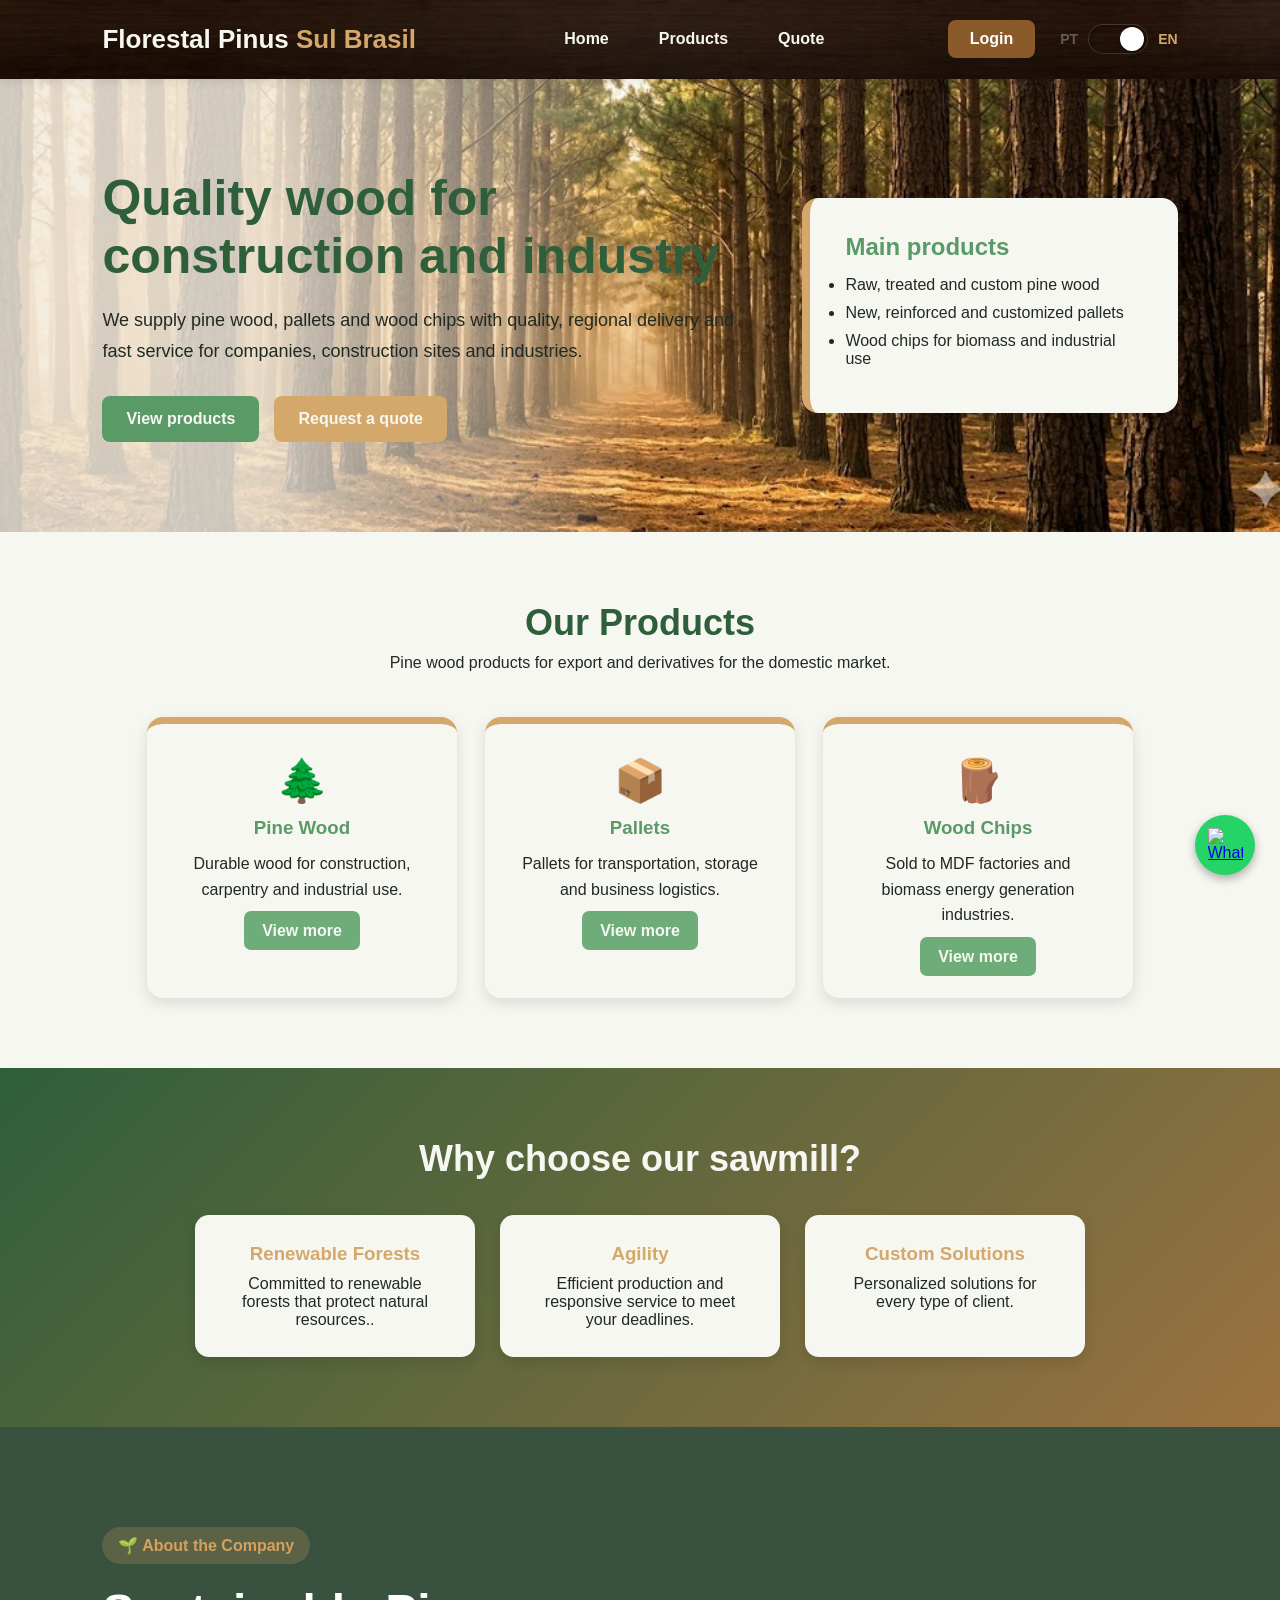
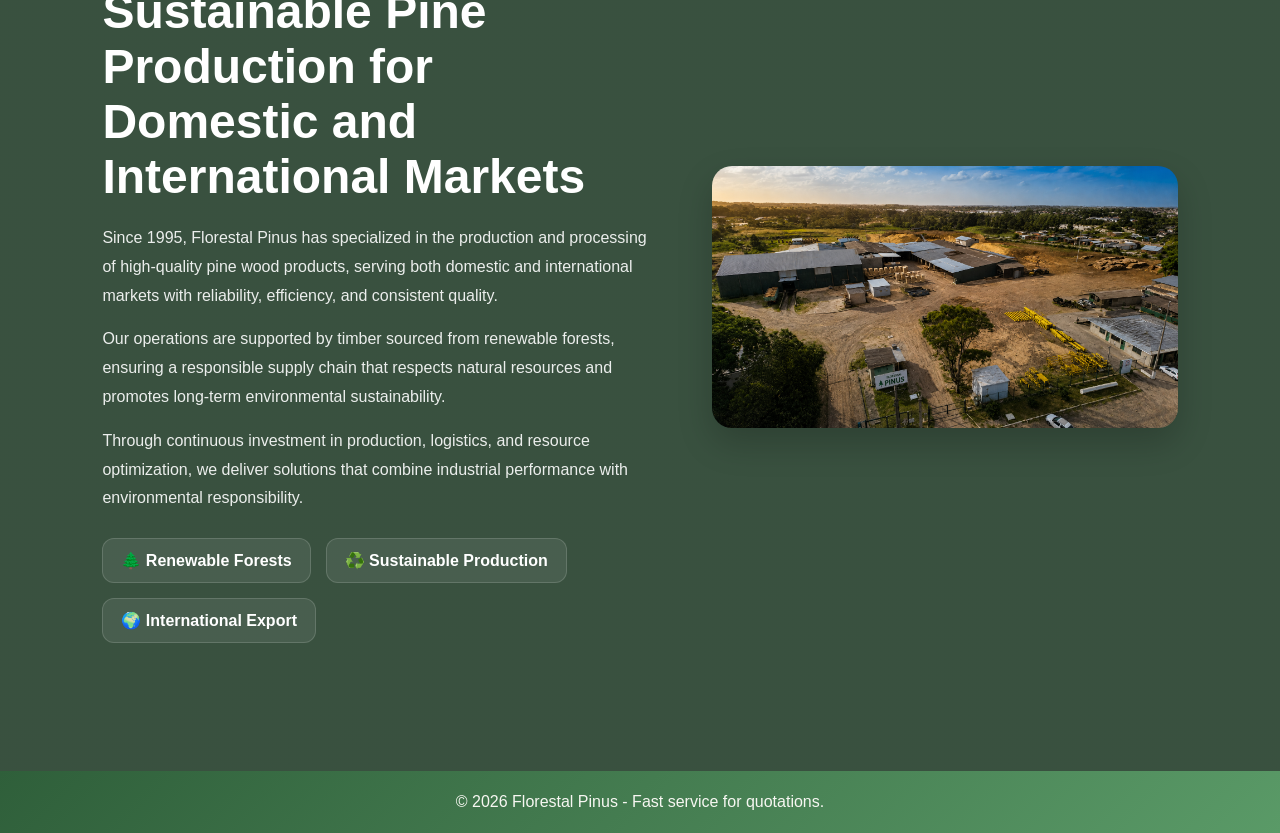
==== commit 2717e09a: "Merge branch 'main' of https://github.cotgm/Vitorkp/site-serraria" ====
--- a/index.html
+++ b/index.html
@@ -10,7 +10,9 @@
 <body>
 
 <header>
-  <div class="logo">Florestal <span>Pinus</span></div>
+
+  <div class="logo-text">Florestal Pinus <span>Sul Brasil</span></div>
+  
   <nav>
     <a href="index.html" data-i18n="nav.inicio">Home</a>
     <a href="produtos.html" data-i18n="nav.produtos">Products</a>
@@ -35,7 +37,6 @@
         <span class="toggle-label en-label">EN</span>
       </div>
     </div>
-  </nav>
 
 </header>
 
@@ -44,7 +45,7 @@
   <section class="hero">
     <div class="hero-texto">
       <h1 data-i18n="hero.titulo">
-        Quality wood for construction, industry and transportation
+        Quality wood for construction and industry
       </h1>
       <p data-i18n="hero.descricao">
         We supply pine wood, pallets and wood chips with quality, regional delivery
--- a/style.css
+++ b/style.css
@@ -1,19 +1,19 @@
 :root {
-  --verde: #24412D;
-  --verde-claro: #3F6B45;
-  --verde-profundo: #17291D;
-
-  --marrom: #8B5A2B;
-  --marrom-escuro: #5E3B1F;
-  --dourado-madeira: #D6A15D;
-
-  --bege: #F4E8D0;
-  --creme: #FFF8E7;
-  --areia: #E6D3B3;
-  --cinza-claro: #F0F0F0;
-
-  --texto: #050315;
-  --sombra: rgba(0, 0, 0, 0.15);
+  --verde: #5A9A67;
+  --verde-claro: #6EAD7A;
+  --verde-profundo: #2F5F3A;
+
+  --marrom: #D4A76A;
+  --marrom-escuro: #9C7240;
+  --dourado-madeira: #D4A76A;
+
+  --bege: #F7F7F2;
+  --creme: #F7F7F2;
+  --areia: #E8E2D4;
+  --cinza-claro: #F7F7F2;
+
+  --texto: #1F2A22;
+  --sombra: rgba(0, 0, 0, 0.12);
 }
 
 * {
@@ -203,13 +203,13 @@
   }
 }
 
-.logo {
+.logo-text {
   color: var(--creme);
   font-size: 26px;
   font-weight: bold;
 }
 
-.logo span {
+.logo-text span {
   color: var(--dourado-madeira);
 }
 
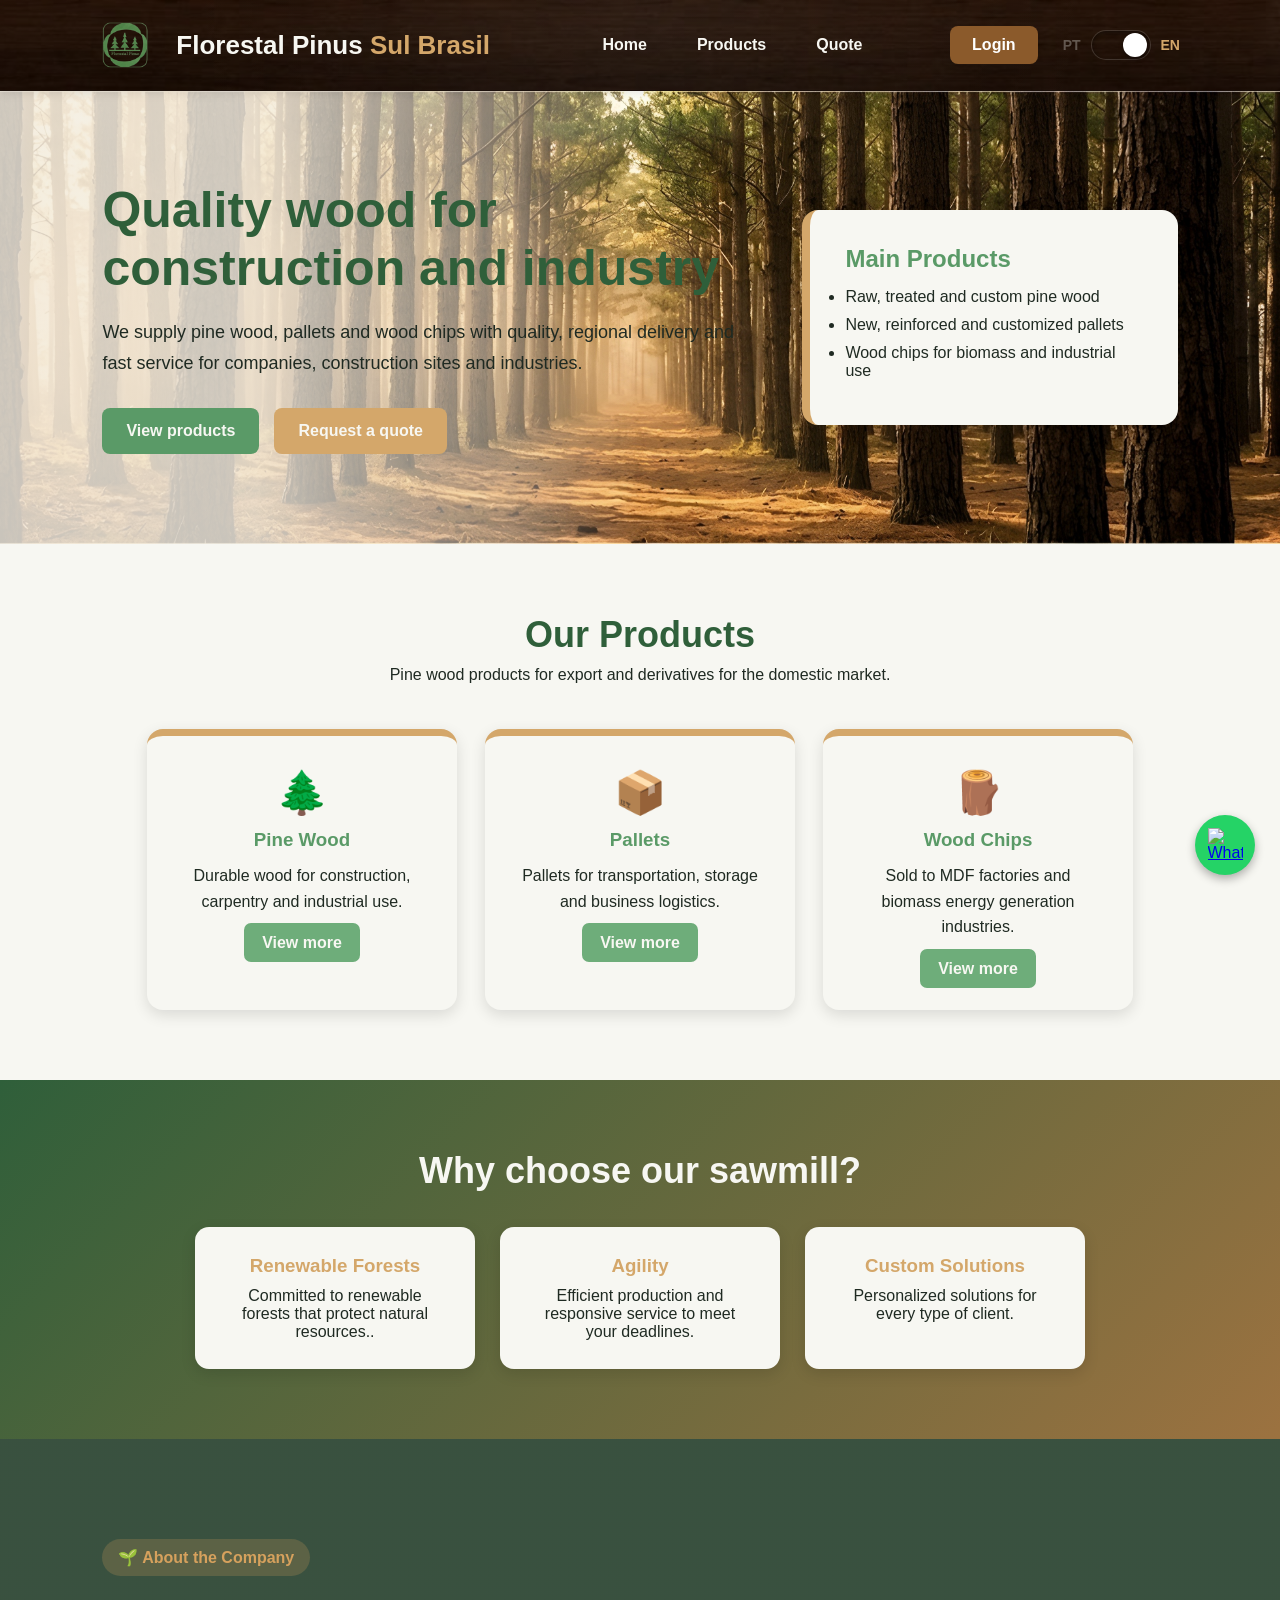
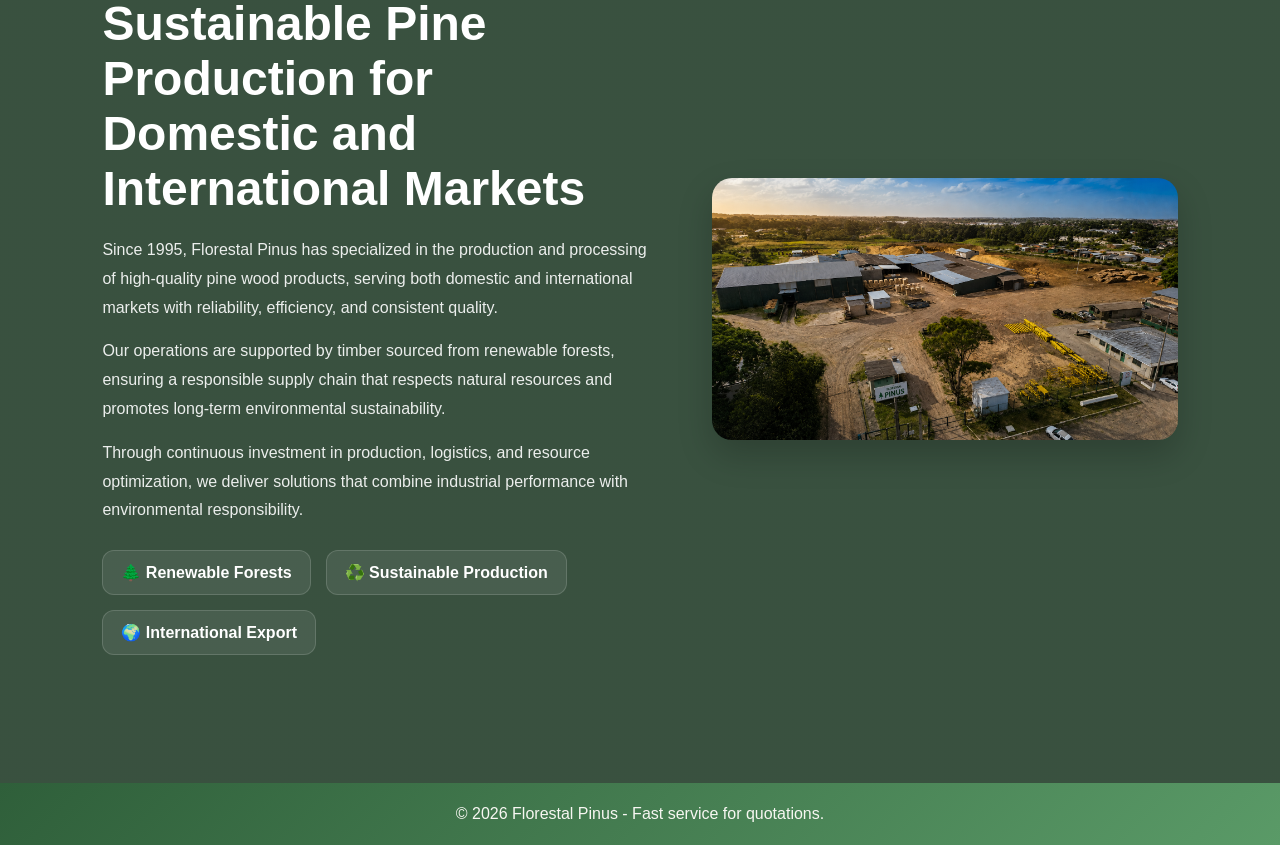
==== commit 800dfd60: "Adicionando logo no header" ====
--- a/index.html
+++ b/index.html
@@ -10,9 +10,11 @@
 <body>
 
 <header>
-
-  <div class="logo-text">Florestal Pinus <span>Sul Brasil</span></div>
   
+  <div class="logo-container">
+    <img src="logo-florestal.png" alt="Logo" class="header-logo">
+    <div class="logo-text">Florestal Pinus <span>Sul Brasil</span></div>
+  </div>
   <nav>
     <a href="index.html" data-i18n="nav.inicio">Home</a>
     <a href="produtos.html" data-i18n="nav.produtos">Products</a>
--- a/style.css
+++ b/style.css
@@ -26,6 +26,17 @@
   font-family: Arial, Helvetica, sans-serif;
   background-color: var(--cinza-claro);
   color: var(--texto);
+}
+
+.logo-container {
+  display: flex;
+  align-items: center; 
+  gap: 25px;           /* Espaço entre o logo e o título */
+}
+
+.header-logo {
+  height: 50px;       
+  width: auto;
 }
 
 header {
@@ -38,7 +49,7 @@
   background-position: center;
   background-repeat: no-repeat;
 
-  padding: 20px 8%;
+  padding: 20px 100px;
   display: flex;
   justify-content: space-between;
   align-items: center;
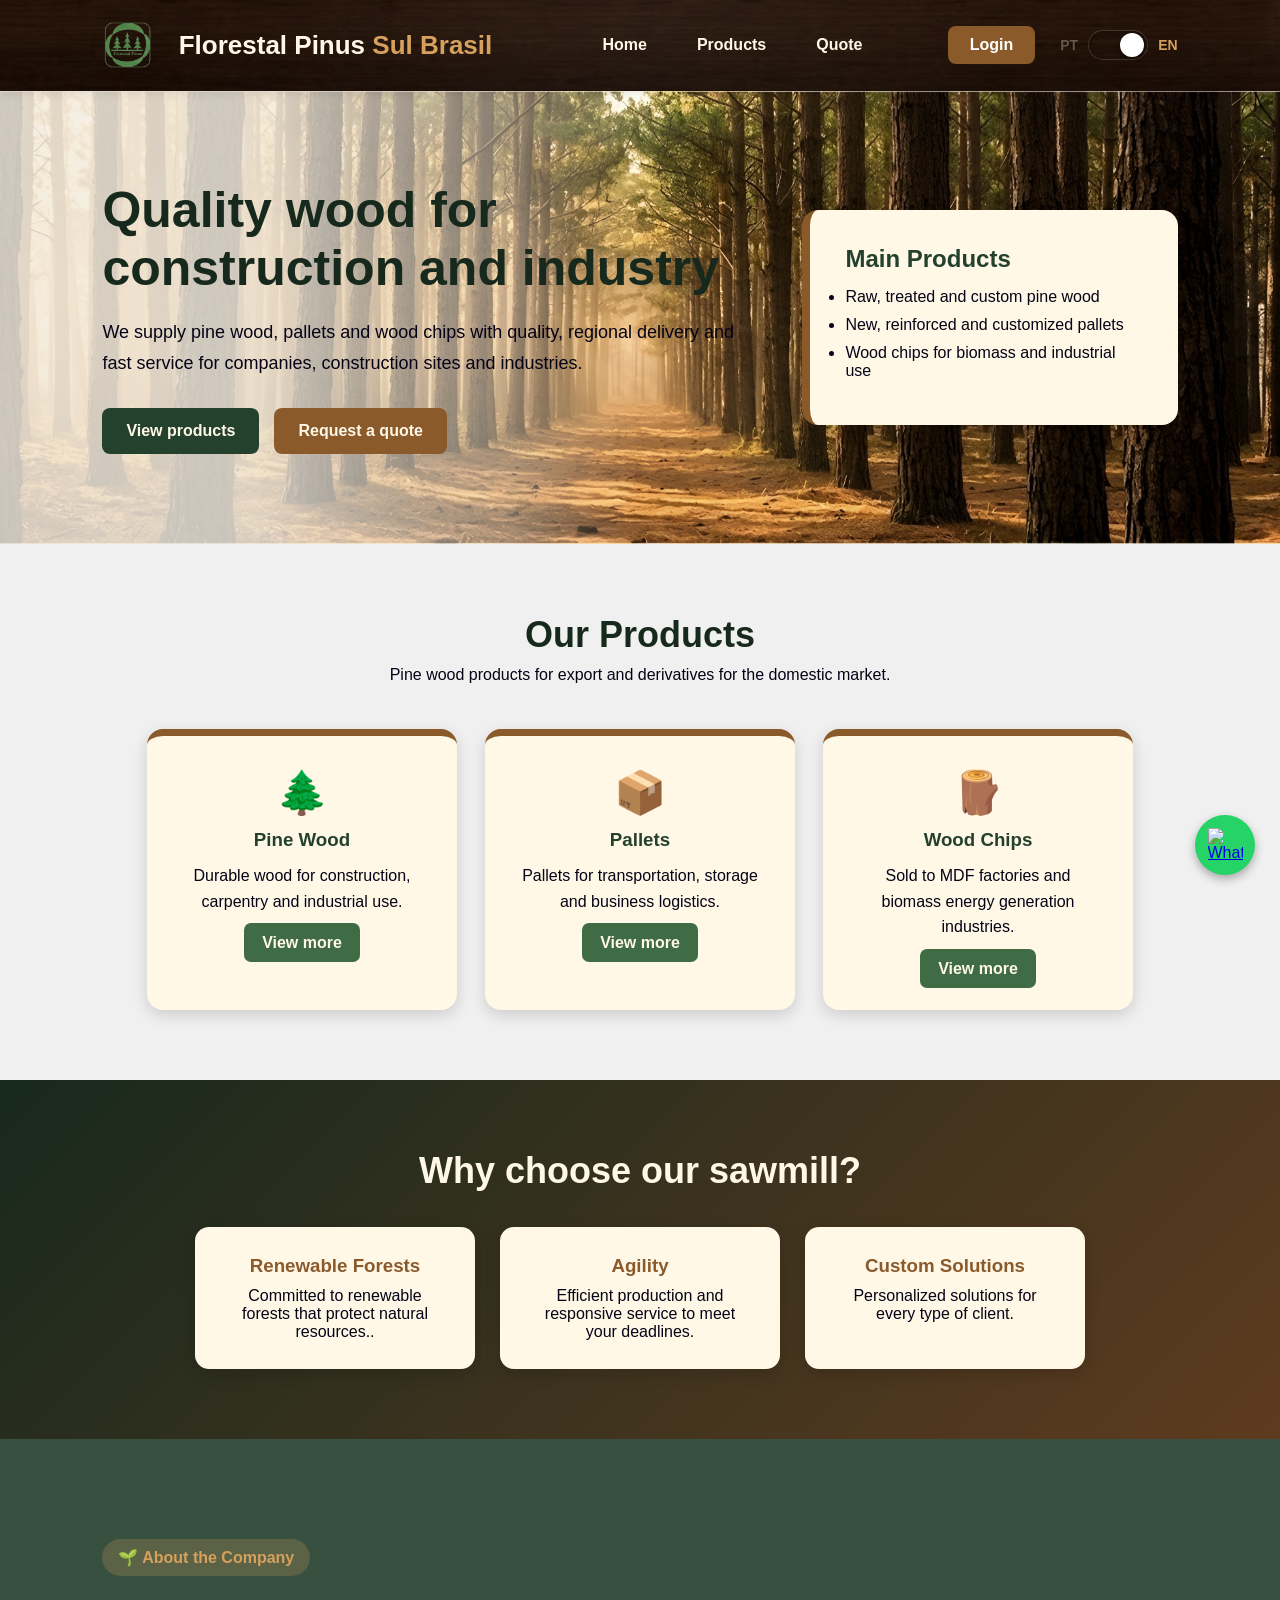
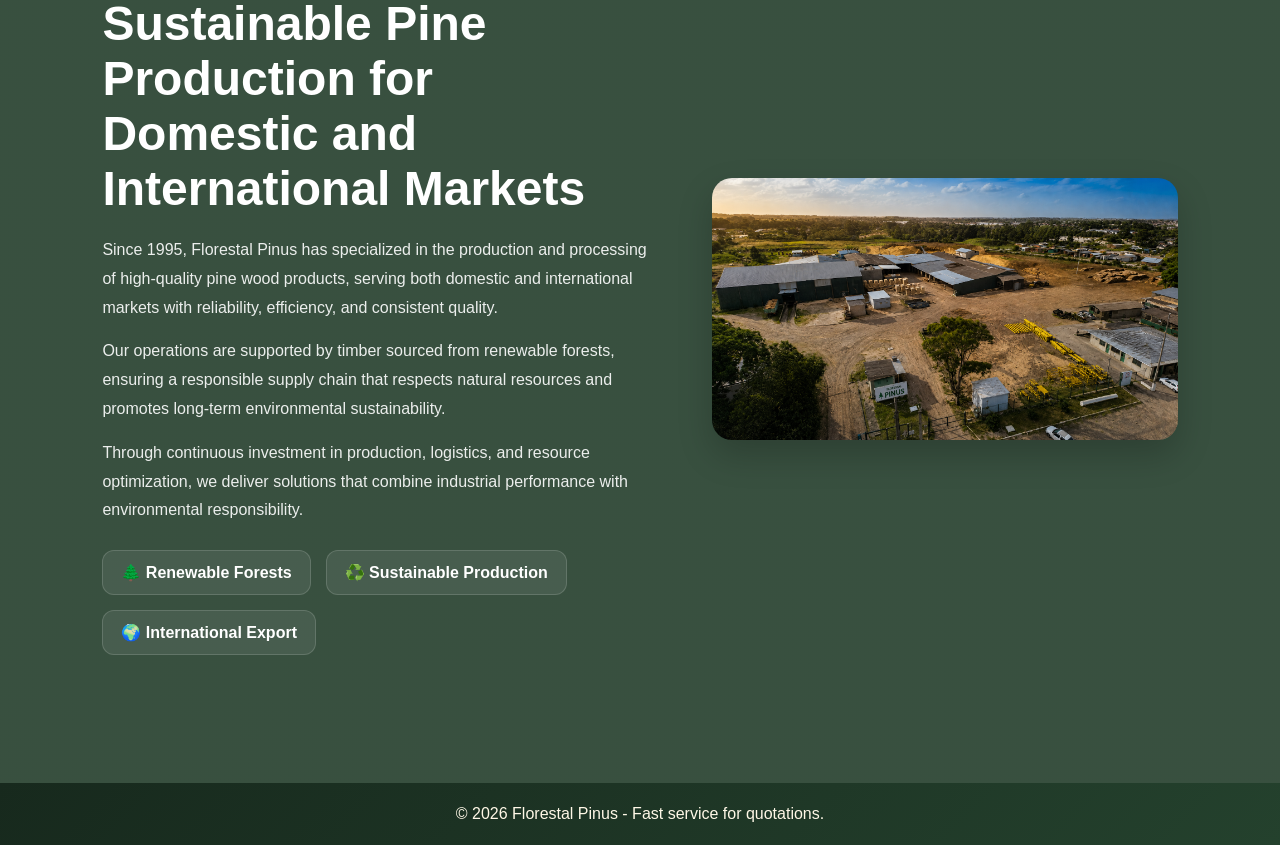
==== commit e5ecb044: "Produtos pelo banco" ====
--- a/index.html
+++ b/index.html
@@ -17,12 +17,12 @@
   </div>
   <nav>
     <a href="index.html" data-i18n="nav.inicio">Home</a>
-    <a href="produtos.html" data-i18n="nav.produtos">Products</a>
+    <a href="produtos.php" data-i18n="nav.produtos">Products</a>
     <a href="orcamento.html" data-i18n="nav.orcamento">Quote</a>
   </nav>
 
     <div class="header-actions">
-      <a href="login.html" class="login-topo" data-i18n="nav.login">
+      <a href="login.php" class="login-topo" data-i18n="nav.login">
         Conecte-se
       </a>
 
@@ -54,7 +54,7 @@
         and fast service for companies, construction sites and industries.
       </p>
       <div class="botoes">
-        <a href="produtos.html" class="btn btn-verde" data-i18n="hero.botaoProdutos">
+        <a href="produtos.php" class="btn btn-verde" data-i18n="hero.botaoProdutos">
           View products
         </a>
         <a href="orcamento.html" class="btn btn-marrom" data-i18n="hero.botaoOrcamento">
@@ -99,7 +99,7 @@
         <p data-i18n="produtos.pinus.descricao">
           Durable wood for construction, carpentry and industrial use.
         </p>
-        <a href="produtos.html" data-i18n="produtos.verMais">
+        <a href="produtos.php" data-i18n="produtos.verMais">
           View more
         </a>
       </div>
@@ -111,7 +111,7 @@
         <p data-i18n="produtos.pallets.descricao">
           Pallets for transportation, storage and business logistics.
         </p>
-        <a href="produtos.html" data-i18n="produtos.verMais">
+        <a href="produtos.php" data-i18n="produtos.verMais">
           View more
         </a>
       </div>
@@ -123,7 +123,7 @@
         <p data-i18n="produtos.cavaco.descricao">
           Wood chips for biomass, farms, boilers and industries.
         </p>
-        <a href="produtos.html" data-i18n="produtos.verMais">
+        <a href="produtos.php" data-i18n="produtos.verMais">
           View more
         </a>
       </div>
--- a/style.css
+++ b/style.css
@@ -1,19 +1,19 @@
 :root {
-  --verde: #5A9A67;
-  --verde-claro: #6EAD7A;
-  --verde-profundo: #2F5F3A;
-
-  --marrom: #D4A76A;
-  --marrom-escuro: #9C7240;
-  --dourado-madeira: #D4A76A;
-
-  --bege: #F7F7F2;
-  --creme: #F7F7F2;
-  --areia: #E8E2D4;
-  --cinza-claro: #F7F7F2;
-
-  --texto: #1F2A22;
-  --sombra: rgba(0, 0, 0, 0.12);
+  --verde: #24412D;
+  --verde-claro: #3F6B45;
+  --verde-profundo: #17291D;
+
+  --marrom: #8B5A2B;
+  --marrom-escuro: #5E3B1F;
+  --dourado-madeira: #D6A15D;
+
+  --bege: #F4E8D0;
+  --creme: #FFF8E7;
+  --areia: #E6D3B3;
+  --cinza-claro: #F0F0F0;
+
+  --texto: #050315;
+  --sombra: rgba(0, 0, 0, 0.15);
 }
 
 * {
@@ -26,17 +26,6 @@
   font-family: Arial, Helvetica, sans-serif;
   background-color: var(--cinza-claro);
   color: var(--texto);
-}
-
-.logo-container {
-  display: flex;
-  align-items: center; 
-  gap: 25px;           /* Espaço entre o logo e o título */
-}
-
-.header-logo {
-  height: 50px;       
-  width: auto;
 }
 
 header {
@@ -49,7 +38,7 @@
   background-position: center;
   background-repeat: no-repeat;
 
-  padding: 20px 100px;
+  padding: 20px 8%;
   display: flex;
   justify-content: space-between;
   align-items: center;
@@ -214,13 +203,13 @@
   }
 }
 
-.logo-text {
+.logo {
   color: var(--creme);
   font-size: 26px;
   font-weight: bold;
 }
 
-.logo-text span {
+.logo span {
   color: var(--dourado-madeira);
 }
 
@@ -1244,6 +1233,31 @@
     transform: scale(1.08);
 }
 
+/* ==========================================================================
+   ELEMENTOS EXCLUSIVOS ADICIONADOS DO STYLE NOVO 
+   ========================================================================== */
+
+.logo-container {
+  display: flex;
+  align-items: center; 
+  gap: 25px;           /* Espaço entre o logo e o título */
+}
+
+.header-logo {
+  height: 50px;       
+  width: auto;
+}
+
+.logo-text {
+  color: var(--creme);
+  font-size: 26px;
+  font-weight: bold;
+}
+
+.logo-text span {
+  color: var(--dourado-madeira);
+}
+
 .whatsapp-btn {
   position: fixed;
   bottom: 25px;
@@ -1269,45 +1283,46 @@
   width: 35px;
   height: 35px;
 }
-.sobre-grid{
-    display:grid;
-    grid-template-columns:1.2fr 1fr;
-    gap:50px;
-    align-items:center;
-}
-
-.sobre-imagem img{
-    width:100%;
-    max-height:350px;
-    object-fit:cover;
-    border-radius:20px;
-    box-shadow:0 15px 35px rgba(0,0,0,.2);
-}
-
-.sobre-texto h2{
-    color:#fff;
-    font-size:3rem;
-    margin-bottom:20px;
-}
-
-.sobre-texto p{
-    color:rgba(255,255,255,.9);
-    line-height:1.8;
-    margin-bottom:15px;
-}
-
-.sobre-destaques{
-    display:flex;
-    flex-wrap:wrap;
-    gap:15px;
-    margin-top:25px;
-}
-
-.sobre-destaques span{
-    background:rgba(255,255,255,.08);
-    border:1px solid rgba(255,255,255,.15);
-    color:white;
-    padding:12px 18px;
-    border-radius:12px;
-    font-weight:600;
+
+.sobre-grid {
+    display: grid;
+    grid-template-columns: 1.2fr 1fr;
+    gap: 50px;
+    align-items: center;
+}
+
+.sobre-imagem img {
+    width: 100%;
+    max-height: 350px;
+    object-fit: cover;
+    border-radius: 20px;
+    box-shadow: 0 15px 35px rgba(0,0,0,.2);
+}
+
+.sobre-texto h2 {
+    color: #fff;
+    font-size: 3rem;
+    margin-bottom: 20px;
+}
+
+.sobre-texto p {
+    color: rgba(255,255,255,.9);
+    line-height: 1.8;
+    margin-bottom: 15px;
+}
+
+.sobre-destaques {
+    display: flex;
+    flex-wrap: wrap;
+    gap: 15px;
+    margin-top: 25px;
+}
+
+.sobre-destaques span {
+    background: rgba(255,255,255,.08);
+    border: 1px solid rgba(255,255,255,.15);
+    color: white;
+    padding: 12px 18px;
+    border-radius: 12px;
+    font-weight: 600;
 }
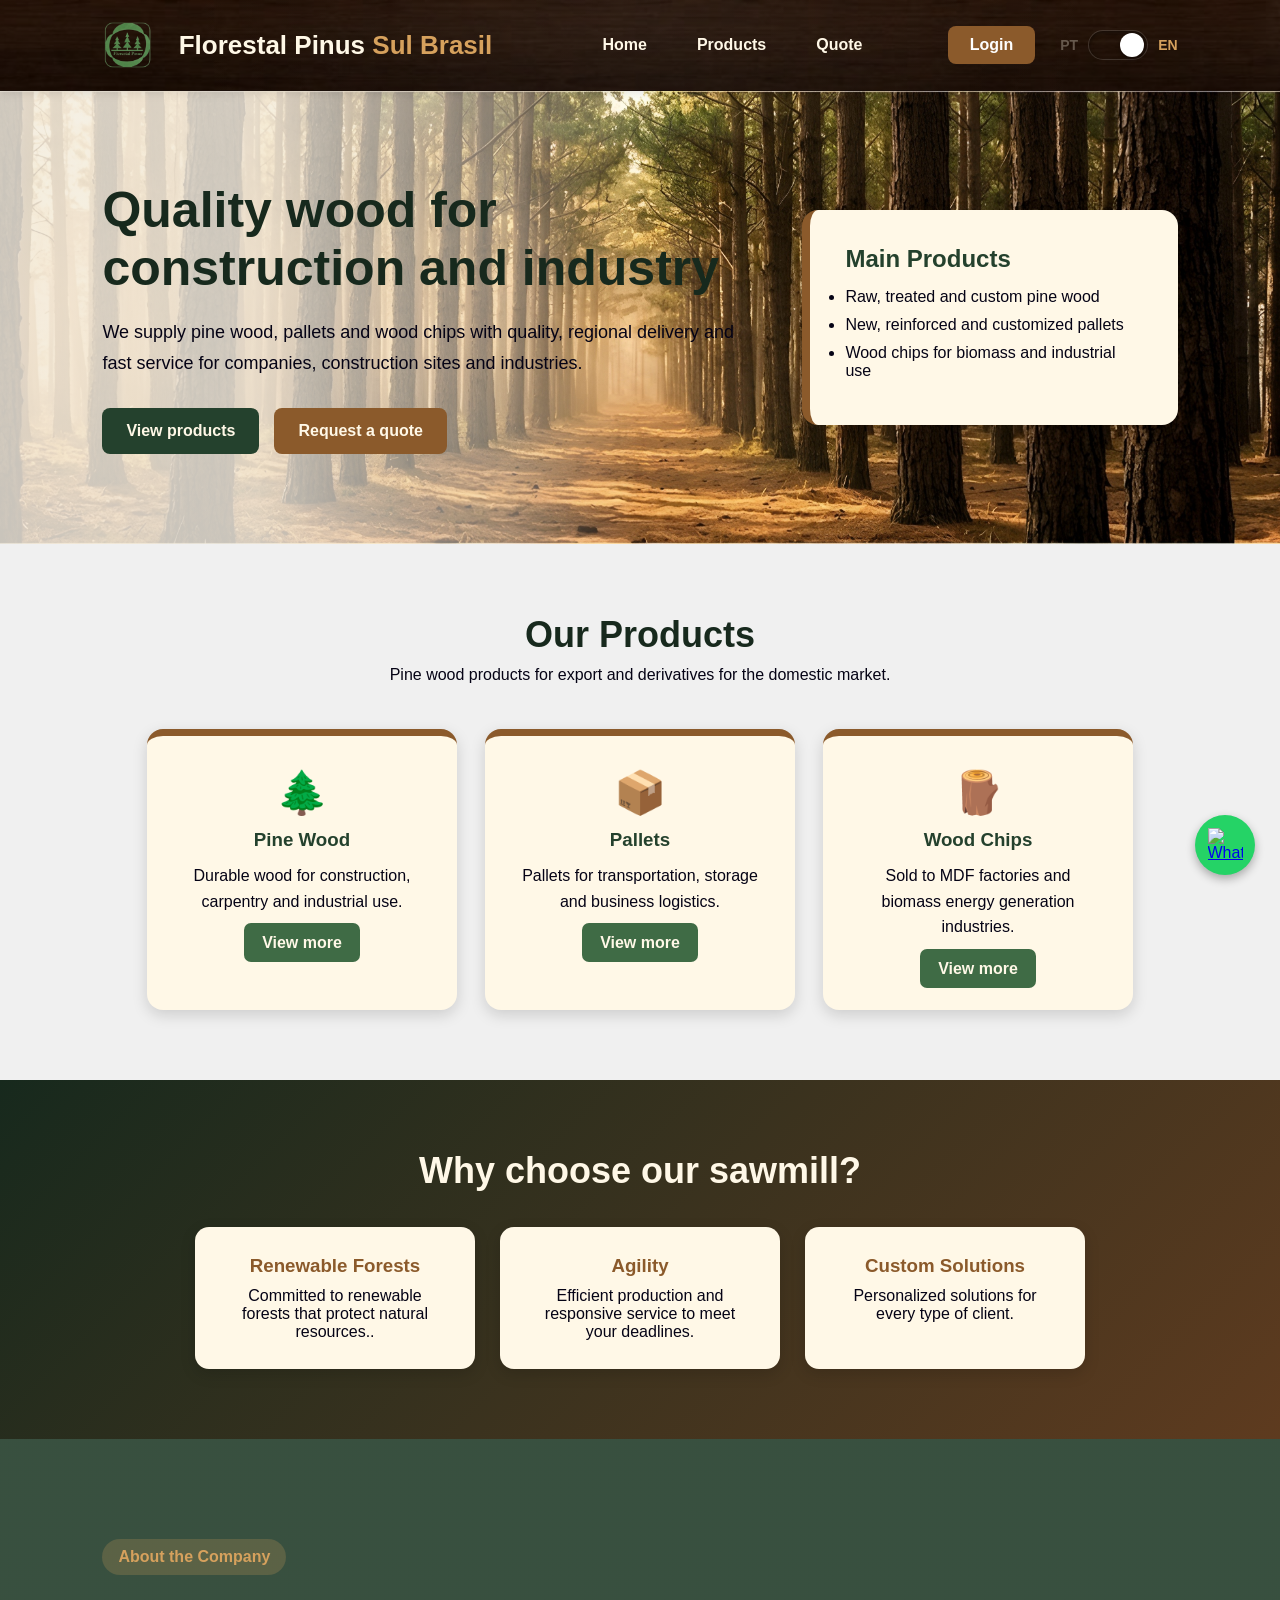
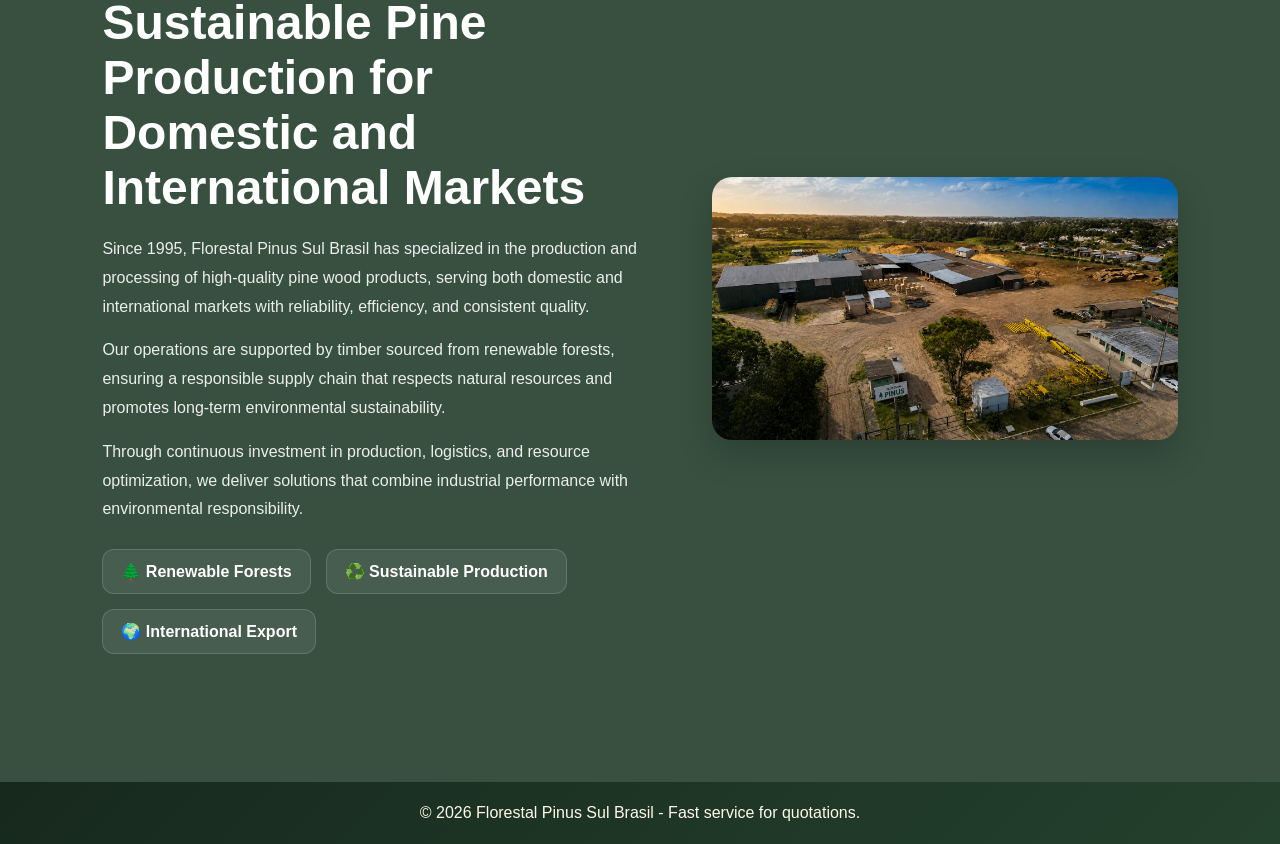
==== commit 1c8db989: "tradução sobre" ====
--- a/index.html
+++ b/index.html
@@ -166,27 +166,27 @@
 
         <div class="sobre-texto">
 
-            <span class="sobre-tag">
+            <span class="sobre-tag" data-i18n="sobre.tag">
                 🌱 About the Company
             </span>
 
-            <h2>
+            <h2 data-i18n="sobre.titulo">
                 Sustainable Pine Production for Domestic and International Markets
             </h2>
 
-            <p>
+            <p data-i18n="sobre.descricao1">
                 Since 1995, Florestal Pinus has specialized in the production and processing
                 of high-quality pine wood products, serving both domestic and international
                 markets with reliability, efficiency, and consistent quality.
             </p>
 
-            <p>
+            <p data-i18n="sobre.descricao2">
                 Our operations are supported by timber sourced from renewable forests,
                 ensuring a responsible supply chain that respects natural resources and
                 promotes long-term environmental sustainability.
             </p>
 
-            <p>
+            <p data-i18n="sobre.descricao3">
                 Through continuous investment in production, logistics, and resource
                 optimization, we deliver solutions that combine industrial performance
                 with environmental responsibility.
@@ -194,15 +194,15 @@
 
             <div class="sobre-destaques">
 
-                <span>
+                <span data-i18n="sobre.destaque1">
                     🌲 Renewable Forests
                 </span>
 
-                <span>
+                <span data-i18n="sobre.destaque2">
                     ♻️ Sustainable Production
                 </span>
 
-                <span>
+                <span data-i18n="sobre.destaque3">
                     🌍 International Export
                 </span>
 
@@ -220,7 +220,7 @@
 
 <footer>
   <p data-i18n="footer.texto">
-    &copy; 2026 Florestal Pinus - Quality wood from cutting to transportation.
+    &copy; 2026 Florestal Pinus Sul Brasil - Quality wood from cutting to transportation.
   </p>
 </footer>
 
--- a/style.css
+++ b/style.css
@@ -1227,6 +1227,11 @@
     transition: transform 0.7s ease;
     display: block;
 }
+.produto-img.cerca-img img {
+    object-position: center 35%;
+    height: 470px;
+}
+
 
 /* Hover elegante */
 .produto-novo:hover .produto-img img {
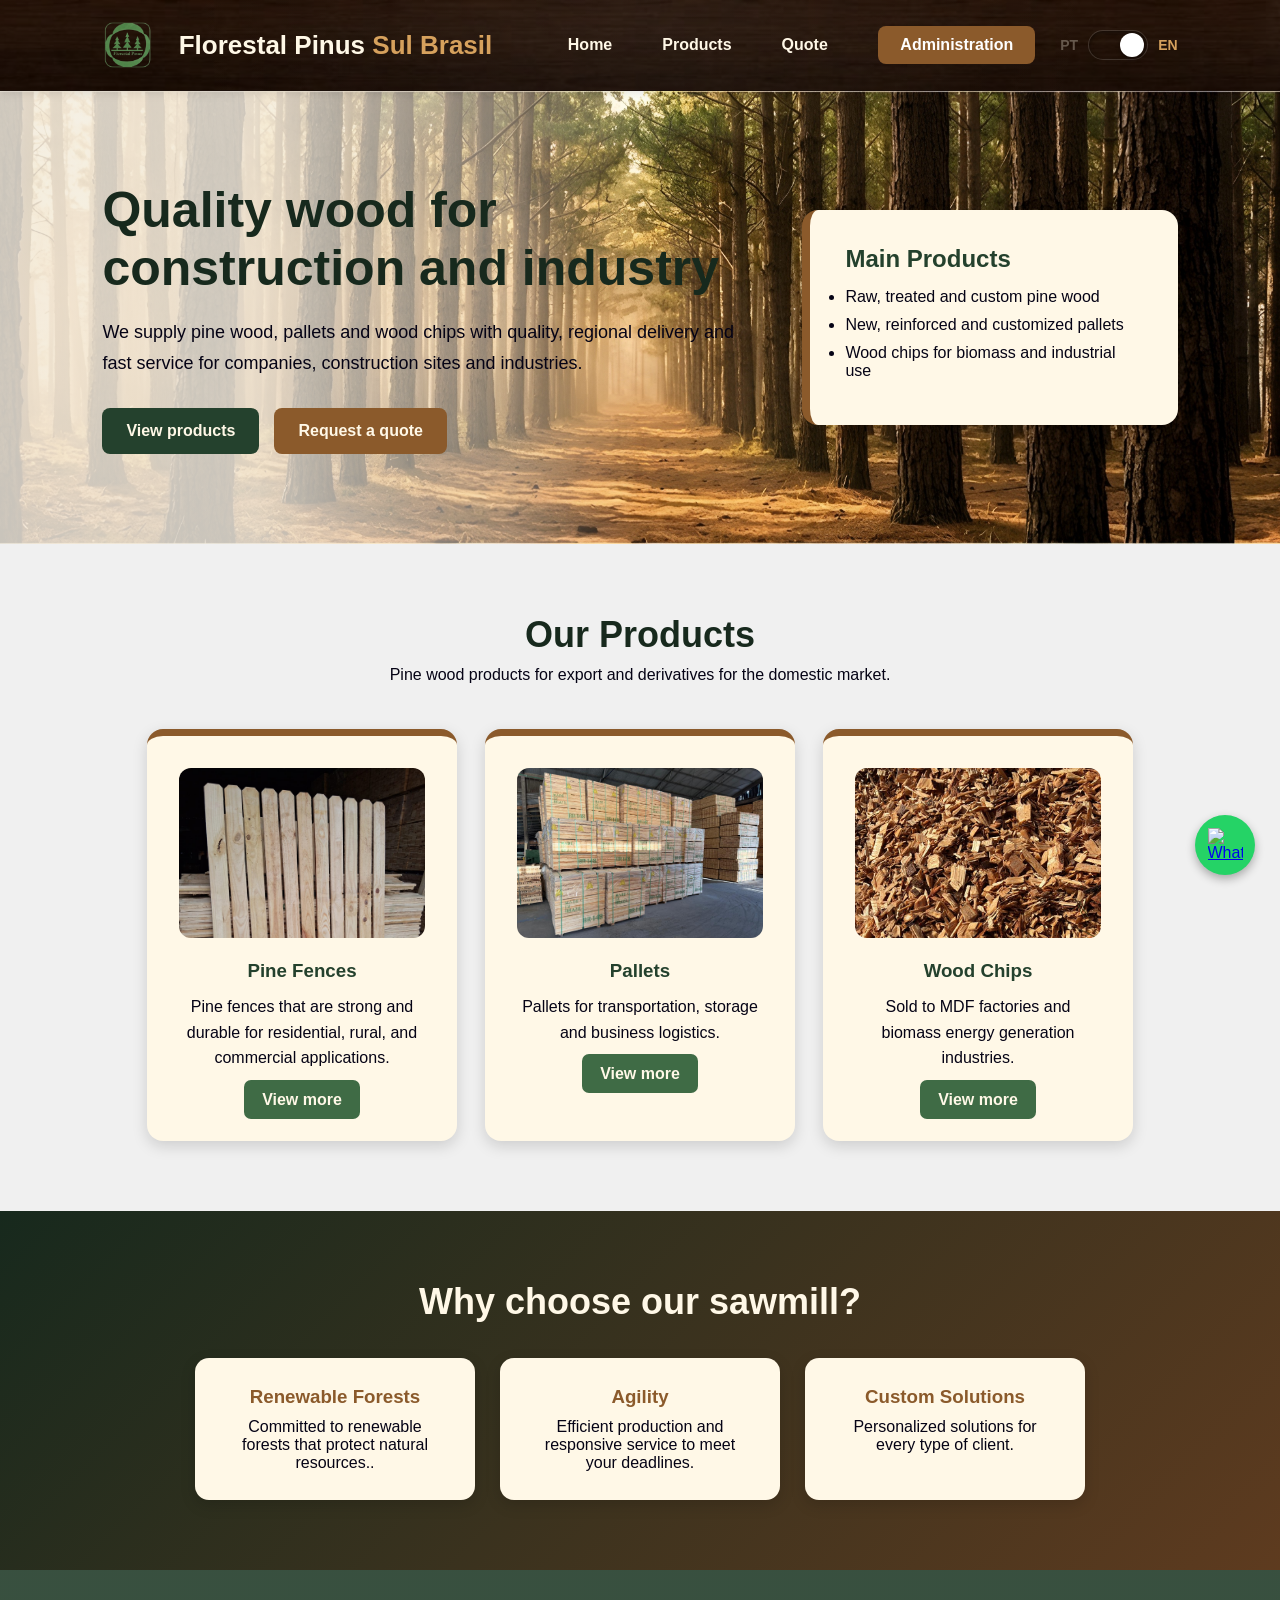
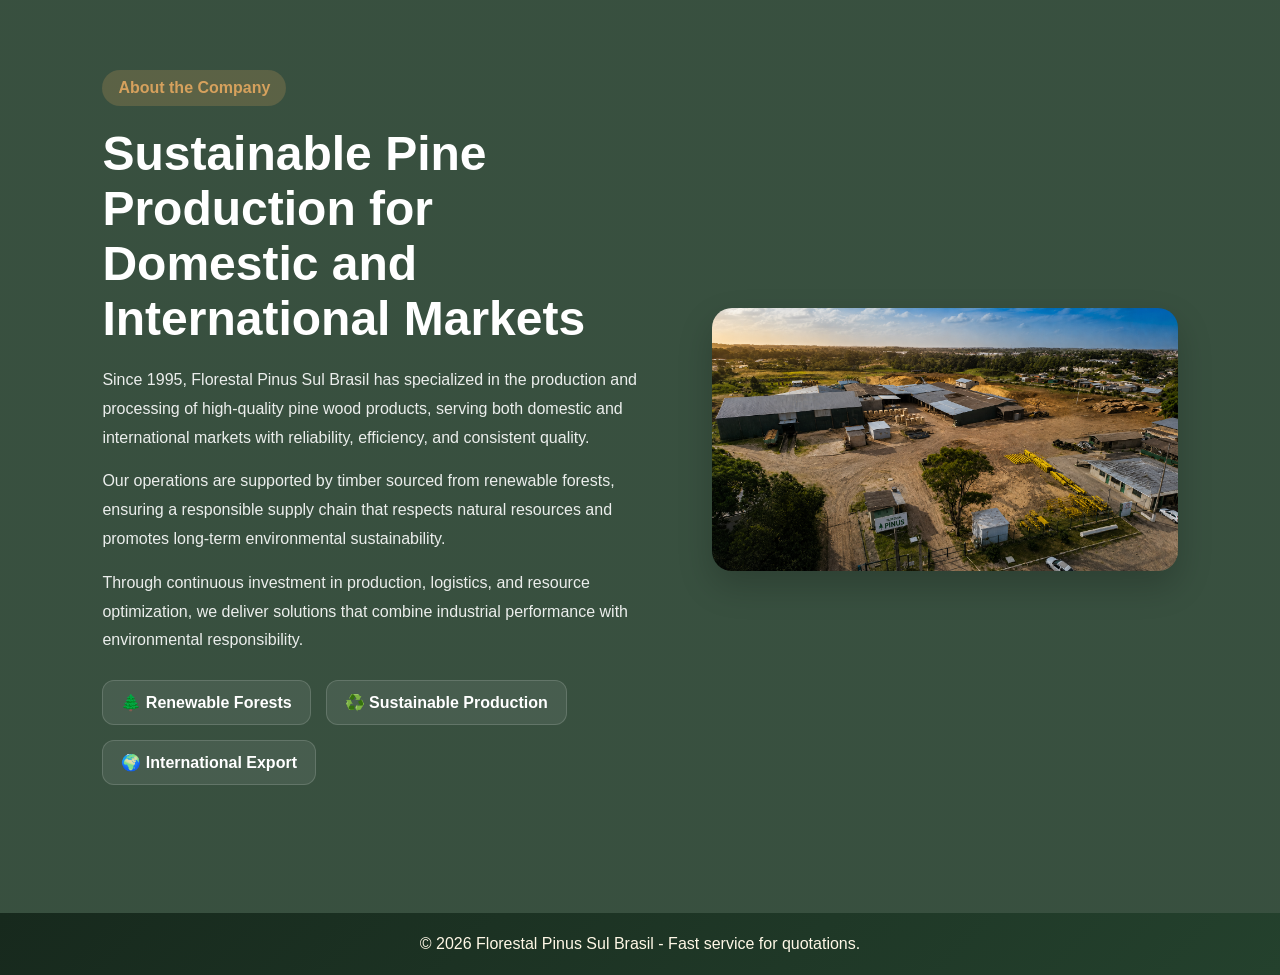
==== commit 24e2d208: "alterações produtos landing" ====
--- a/index.html
+++ b/index.html
@@ -91,42 +91,53 @@
     </p>
 
     <div class="cards">
-      <div class="card">
-        <div class="icone">🌲</div>
-        <h3 data-i18n="produtos.pinus.titulo">
-          Pine Wood
-        </h3>
-        <p data-i18n="produtos.pinus.descricao">
-          Durable wood for construction, carpentry and industrial use.
-        </p>
-        <a href="produtos.php" data-i18n="produtos.verMais">
-          View more
-        </a>
-      </div>
-      <div class="card">
-        <div class="icone">📦</div>
-        <h3 data-i18n="produtos.pallets.titulo">
-          Pallets
-        </h3>
-        <p data-i18n="produtos.pallets.descricao">
-          Pallets for transportation, storage and business logistics.
-        </p>
-        <a href="produtos.php" data-i18n="produtos.verMais">
-          View more
-        </a>
-      </div>
-      <div class="card">
-        <div class="icone">🪵</div>
-        <h3 data-i18n="produtos.cavaco.titulo">
-          Wood Chips
-        </h3>
-        <p data-i18n="produtos.cavaco.descricao">
-          Wood chips for biomass, farms, boilers and industries.
-        </p>
-        <a href="produtos.php" data-i18n="produtos.verMais">
-          View more
-        </a>
-      </div>
+     <div class="card">
+  <img src="img/cerca-pinus.jpg.jpeg" alt="Cerca de Pinus">
+
+  <h3 data-i18n="produtos.pinus.titulo">
+    Pine Wood
+  </h3>
+
+  <p data-i18n="produtos.pinus.descricao">
+    Fence boards produced for international markets.
+  </p>
+
+  <a href="produtos.php" data-i18n="produtos.verMais">
+    View more
+  </a>
+</div>
+
+<div class="card">
+  <img src="img/pallets.jpg.jpeg" alt="Pallets">
+
+  <h3 data-i18n="produtos.pallets.titulo">
+    Pallets
+  </h3>
+
+  <p data-i18n="produtos.pallets.descricao">
+    Pallets for transportation, storage and business logistics.
+  </p>
+
+  <a href="produtos.php" data-i18n="produtos.verMais">
+    View more
+  </a>
+</div>
+
+<div class="card">
+  <img src="img/cavaco-pinus.jpg.jpeg" alt="Cavaco de Madeira">
+
+  <h3 data-i18n="produtos.cavaco.titulo">
+    Wood Chips
+  </h3>
+
+  <p data-i18n="produtos.cavaco.descricao">
+    Wood chips for biomass, farms, boilers and industries.
+  </p>
+
+  <a href="produtos.php" data-i18n="produtos.verMais">
+    View more
+  </a>
+</div>
     </div>
   </section>
   <section class="vantagens">
--- a/style.css
+++ b/style.css
@@ -351,6 +351,7 @@
   object-fit: cover;
   border-radius: 12px;
   margin-bottom: 18px;
+  object-position: center top;
 }
 
 .card .icone {
@@ -1245,7 +1246,7 @@
 .logo-container {
   display: flex;
   align-items: center; 
-  gap: 25px;           /* Espaço entre o logo e o título */
+  gap: 25px;           
 }
 
 .header-logo {
@@ -1330,4 +1331,280 @@
     padding: 12px 18px;
     border-radius: 12px;
     font-weight: 600;
+}
+
+/*  test responsividade TABLET */
+
+@media (max-width: 1024px) {
+
+    .hero {
+        flex-direction: column;
+        gap: 40px;
+        text-align: center;
+    }
+
+    .hero-card {
+        width: 100%;
+        max-width: 500px;
+        margin: 0 auto;
+    }
+
+    .sobre-grid {
+        grid-template-columns: 1fr;
+        gap: 40px;
+    }
+
+    .sobre-imagem img {
+        max-height: 350px;
+    }
+
+    .vantagens-container {
+        grid-template-columns: 1fr;
+    }
+
+    .cards {
+        grid-template-columns: repeat(2, 1fr);
+    }
+}
+
+
+/* test responsividade CELULAR */
+
+@media (max-width: 768px) {
+
+    header {
+        padding: 15px 20px;
+        flex-direction: column;
+        gap: 15px;
+    }
+
+    nav {
+        flex-wrap: wrap;
+        justify-content: center;
+        gap: 15px;
+    }
+
+    .header-actions {
+        flex-direction: column;
+        gap: 10px;
+    }
+
+    .hero {
+        padding: 60px 20px;
+        flex-direction: column;
+        text-align: center;
+    }
+
+    .hero-texto h1 {
+        font-size: 2rem;
+        line-height: 1.2;
+    }
+
+    .hero-texto p {
+        font-size: 1rem;
+    }
+
+    .botoes {
+        flex-direction: column;
+        width: 100%;
+    }
+
+    .btn {
+        width: 100%;
+    }
+
+    .hero-card {
+        width: 100%;
+    }
+
+    .cards {
+        display: grid;
+        grid-template-columns: 1fr;
+    }
+
+    .card {
+        width: 100%;
+    }
+
+    .titulo {
+        font-size: 2rem;
+    }
+
+    .subtitulo {
+        font-size: 1rem;
+    }
+
+    .sobre-home {
+        padding: 60px 20px;
+    }
+
+    .sobre-grid {
+        display: flex;
+        flex-direction: column;
+    }
+
+    .sobre-texto h2 {
+        font-size: 2rem;
+        text-align: center;
+    }
+
+    .sobre-texto p {
+        text-align: center;
+    }
+
+    .sobre-destaques {
+        justify-content: center;
+    }
+
+    .sobre-imagem img {
+        width: 100%;
+        max-height: 250px;
+        object-fit: cover;
+    }
+
+    .sobre-home-card {
+        width: 100%;
+    }
+
+    .vantagens-container {
+        display: flex;
+        flex-direction: column;
+        gap: 20px;
+    }
+
+    .vantagem {
+        width: 100%;
+    }
+
+    footer {
+        text-align: center;
+        padding: 25px 20px;
+    }
+
+    .whatsapp-btn {
+        width: 55px;
+        height: 55px;
+        right: 15px;
+        bottom: 15px;
+    }
+
+    .produtos-tabs{
+        padding: 40px 15px;
+    }
+
+    .titulo{
+        font-size: 2rem;
+        text-align: center;
+    }
+
+    .subtitulo{
+        font-size: 1rem;
+        text-align: center;
+        max-width: 90%;
+        margin: 0 auto 30px;
+    }
+
+    .produtos-grid{
+        display: grid;
+        grid-template-columns: 1fr;
+        gap: 25px;
+    }
+
+    .produto-novo{
+        width: 100%;
+        max-width: 420px;
+        margin: 0 auto;
+    }
+
+    .produto-img{
+        height: 220px;
+    }
+
+    .produto-img img{
+        object-fit: cover;
+    }
+
+    .produto-novo h3{
+        font-size: 1.6rem;
+    }
+
+    .produto-descricao{
+        font-size: 1rem;
+        line-height: 1.6;
+    }
+
+    .produto-descricao ul{
+        padding-left: 20px;
+    }
+
+    .btn-acao{
+        width: 100%;
+        text-align: center;
+    }
+}
+
+/* test celulares menores */
+
+@media (max-width: 480px) {
+
+    .logo {
+        font-size: 1.5rem;
+    }
+
+    .hero-texto h1 {
+        font-size: 1.7rem;
+    }
+
+    .hero-card h2 {
+        font-size: 1.3rem;
+    }
+
+    .titulo {
+        font-size: 1.8rem;
+    }
+
+    .sobre-texto h2 {
+        font-size: 1.7rem;
+    }
+
+    .produto-card {
+        padding: 15px;
+    }
+
+    .produto-img {
+        height: 200px;
+    }
+
+    .orcamento-container,
+    .form-container,
+    .formulario {
+        width: 100%;
+        padding: 20px;
+    }
+
+    input,
+    select,
+    textarea {
+        width: 100%;
+    }
+
+.produtos-grid{
+        grid-template-columns: 1fr;
+    }
+
+    .produto-novo{
+        max-width: 100%;
+    }
+
+    .produto-img{
+        height: 200px;
+    }
+
+    .produto-novo h3{
+        font-size: 1.4rem;
+    }
+
+    .produto-descricao{
+        font-size: 0.95rem;
+    }
 }
